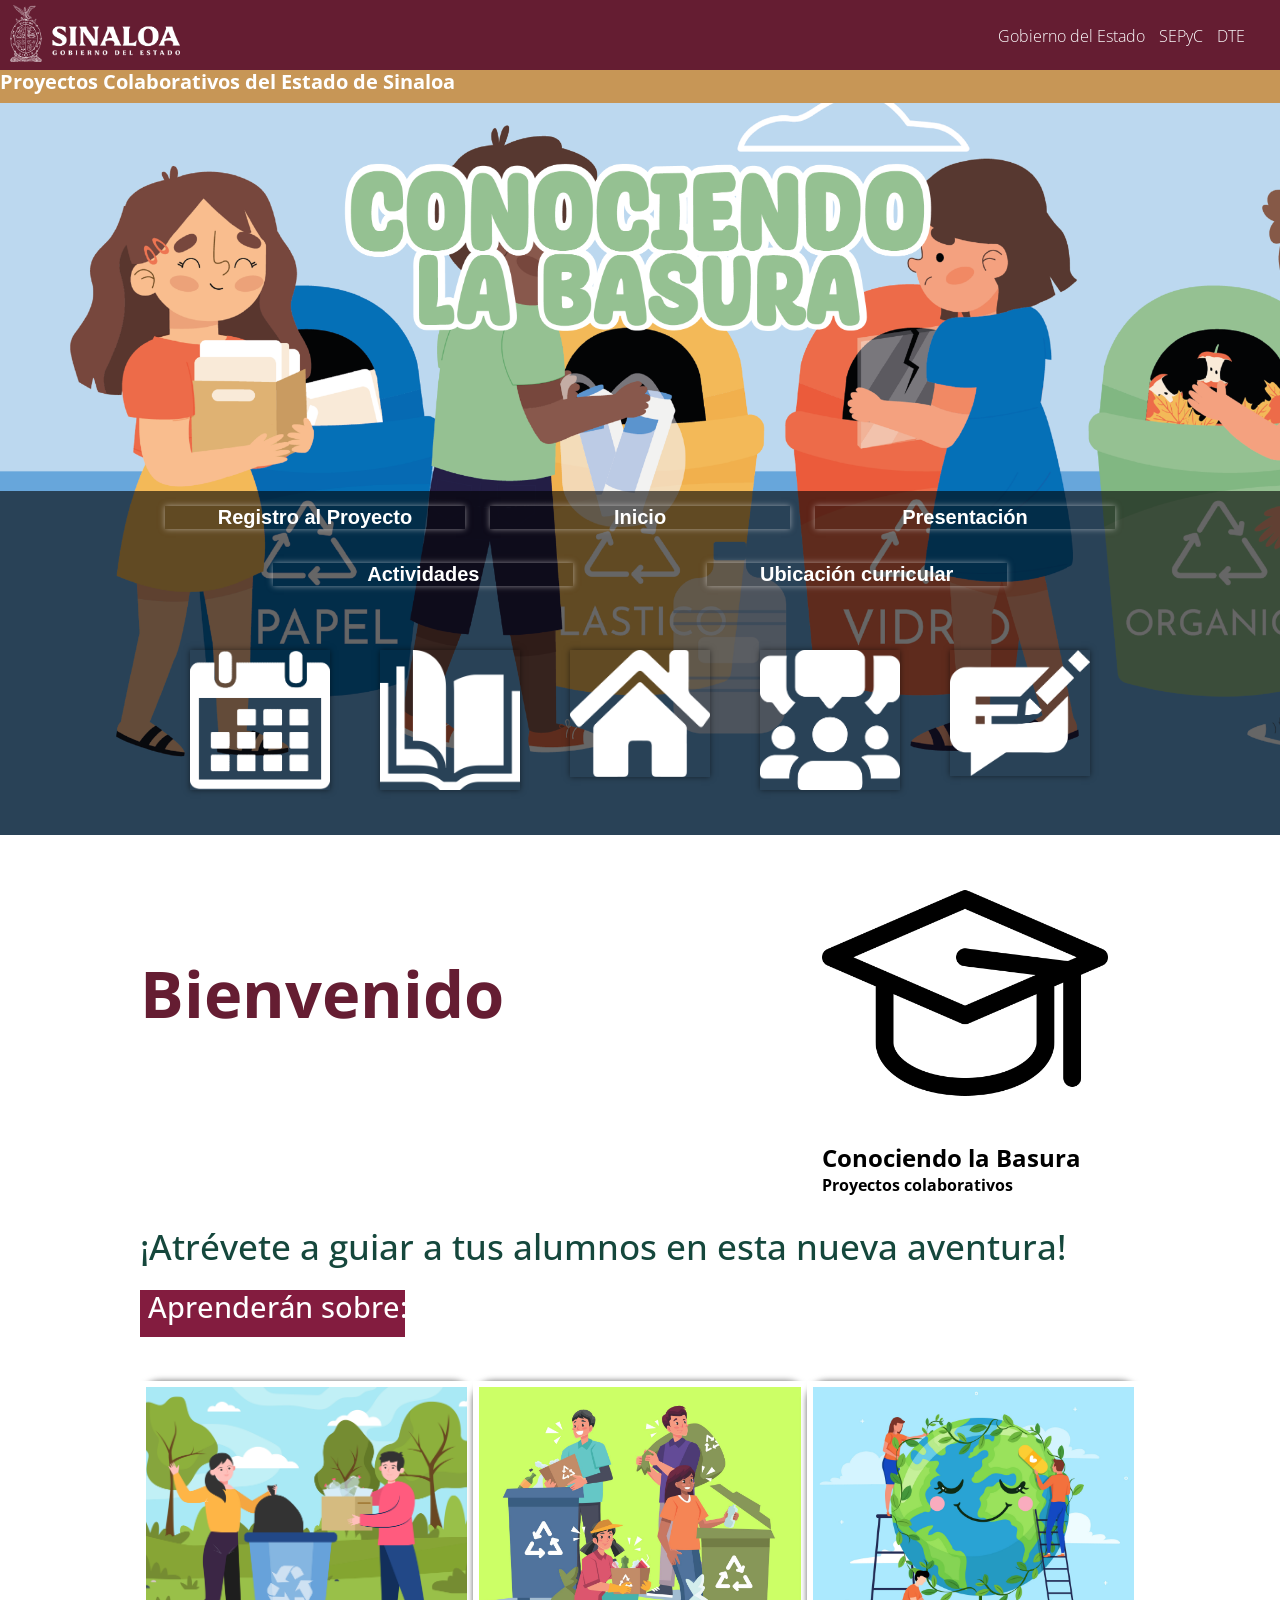
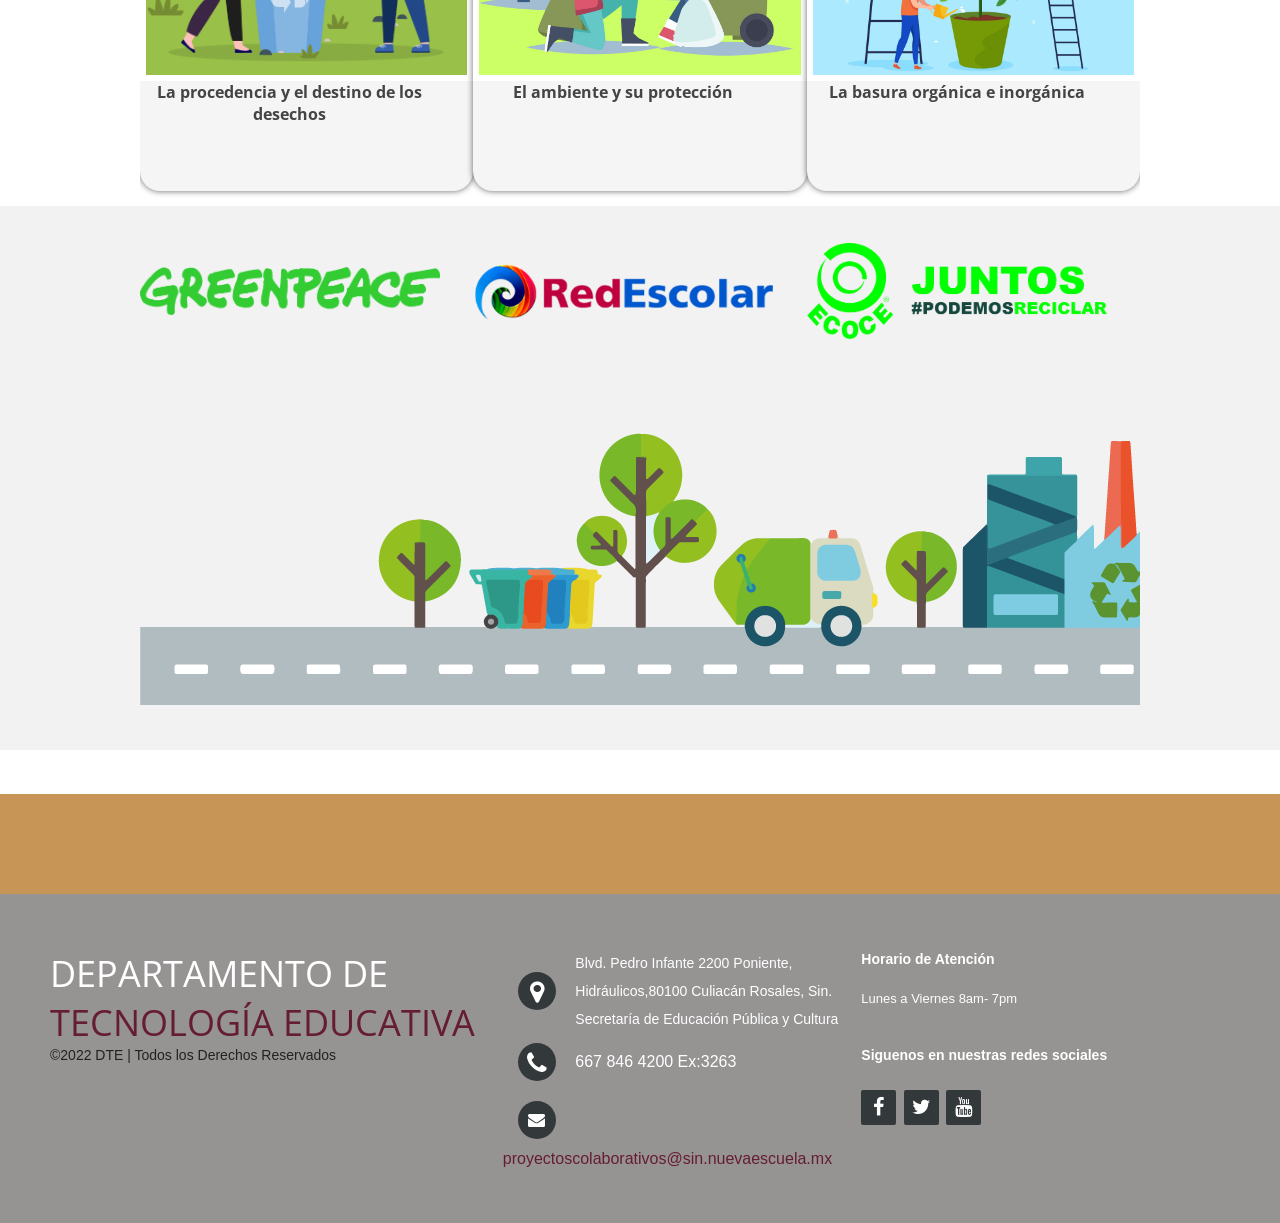
==== index.html @ 041a5068 "hahaha" ====
<!DOCTYPE html>
<html lang="es"

<head>
    <meta charset="UTF-8">
    <meta name="viewport" content="width=device-width, initial-scale=1.0">
    <meta http-equiv="X-UA-Compatible" content="ie=edge">
    <title>Proyectos Colaborativos</title>
    <link rel="shortcut icon" href="img/favicon.png" type="image/x-icon">
    <link rel="stylesheet" href="css/estilos.css">
    <link href="https://fonts.googleapis.com/css?family=Open+Sans:300,400,700,800&display=swap" rel="stylesheet"> 
    <link rel='stylesheet' href='//maxcdn.bootstrapcdn.com/font-awesome/4.2.0/css/font-awesome.min.css'><link rel="stylesheet" href="./style.css">
</head>

<body>
    <header>
        <img class="logonav" align="left" src="img/SINALOALOGO.png" width="200px" >
        <nav>
		   
            <a href="https://sinaloa.gob.mx/">Gobierno del Estado</a>
            <a href="https://mieducacion.sepyc.gob.mx/">SEPyC</a>
            <a href="http://cursos.dtesepyc.gob.mx/">DTE</a>
        </nav>
       
            <section class="amarillo">
         
                <div class="amarillotext"><h4>Proyectos Colaborativos del Estado de Sinaloa</h4></div>
             </section>
        <br>

        <div class="amarillo2">

            <img class="imagen5" src="img/basura.png" alt="">
            </div>
            </section>
         
            <br>
            <br>
            <br>
            <br>
            <br>
            <br>
            <div class="portafolio">
                <div class="contenedor">
                    
                    <div class="galeria-port">
                        <div class="imagen-port1" >
                            

                            <!-- Trigger/Open The Modal -->
                            <button class="button-modal" id="myBtn"><h2>Registro al Proyecto</h2></button>
                            
                            <!-- The Modal -->
                            <div id="myModal" class="modal">
                            
                              <!-- Modal content -->
                              <div class="modal-content">
                                <div class="modal-header">
                                  <span class="close">&times;</span>
                                  <h2>Registro al Proyecto Colaborativo</h2>
                                </div>
                                <div class="modal-body">
                                    <iframe src="https://docs.google.com/forms/d/e/1FAIpQLSc9OlBTusfQc3iKEwKCanKYOCoL-3TqNWHQk9epVlxdcNd9sg/viewform?embedded=true" width="640" height="257" frameborder="0" marginheight="0" marginwidth="0">Cargando…</iframe>
                                  
                                </div>
                                <div class="modal-footer">
                                  <h3>Gracias por su participación</h3>
                                </div>
                              </div>
                            
                            </div>



                        </div>
                        <div class="imagen-port1" onclick="mostrar(2)">
                            
                          <button class="button-modal"resentación><h2>Inicio</h2></button>
                          
                        </div>
                        <div class="imagen-port1" onclick="mostrar(3)">
                            <button class="button-modal"resentación> <h2>Presentación</h2></button>
                         
                        </div>
                        <div class="imagen-port1" onclick="mostrar(4)">
                            <button class="button-modal"resentación> <h2>Actividades</h2></button>
                            
                           
                        </div>
                        <div class="imagen-port1" onclick="mostrar(5)"   >
                            <button class="button-modal"resentación> <h2>Ubicación curricular</h2></button>
                           
                        </div>
                     
                    </div>
                </div>
            </div> 

        </section>




            <div class="portafolio1">
                <div class="contenedor">
                    
                    <div class="galeria-port">
                        <div class="imagen-port" onclick="mostrar(6)">
                            <img src="img/calendar.png" alt="">
                            <div class="hover-galeria">
                                <img src="img/icono1.png" alt="">
                                <p>Calendario de las actividades</p>
                            </div>
                        </div>
                        <div class="imagen-port" onclick="mostrar(8)">
                            <img src="img/open-book.png" alt="">
                            <div class="hover-galeria">
                                <img src="img/icono1.png" alt="">
                                <p>Descargar Actividades</p>
                            </div>
                        </div>
                        <div class="imagen-port" onclick="mostrar(7)">
                            <img src="img/casa.png" alt="">
                            <div class="hover-galeria">
                                <img src="img/icono1.png" alt="">
                                <p>Bienvenido</p>
                            </div>
                        </div>
                        <div class="imagen-port" onclick="mostrar(9)">
                            <img src="img/discusion.png" alt="">
                            <div class="hover-galeria">
                                <img src="img/icono1.png" alt="">
                                <p>Foros</p>
                            </div>
                        </div>
                        <div class="imagen-port" onclick="mostrar(10)"   >
                            <img src="img/blog.png" alt="">
                            <div class="hover-galeria">
                                <img src="img/icono1.png" alt="">
                                <p>Blogs</p>
                            </div>
                        </div>
                     
                    </div>
                </div>
            </div> 

        </section>
      
       
       <!-- </section></nav> -->
    </header>
   
    
    <main>
            <div class="contenedor">
                <div id="datosBtn">
                    <div class="servicio-cont bienvenido mostrar1 oculto">
                        <div class="servicio-ind">
                            <h2 class="titulo">Inicio</h2> 
                            <div class="">
                                <p>En esta experiencia que apenas inicia se puede decir que la educación actual contempla una nueva forma de llegar al aprendizaje, desde la propia perspectiva que estamos viviendo haciendo uso de los medios electrónicos que permiten la comunicación de los alumnos y profesores a grandes distancias y que fortalece los esfuerzos educativos, para que los maestros conduzcan a los alumnos hacia el aprendizaje en el que ellos participen a través del trabajo en equipo, la investigación, el intercambio de experiencias y opiniones que forman el marco contextual en el que los alumnos llegarán a construir conocimientos de calidad.</p>
                                <br>
                                <p>El desarrollo del proyecto deberá enmarcarse en la utilización de diferentes tecnologías que proporcionan información diversa: documentos, consulta con expertos, proyección de videos, búsquedas en internet,  experiencias a través del correo electrónico y foros de discusión.</p>
                                <br>
                                <p> De los trabajos elaborados por los participantes.</p>
                                <br>
                                <ul>
                                    <li>Deberán desarrollar cada una de las actividades de cada etapa fundamentando sus mensajes de acuerdo a fuentes consultadas.</li>
                                    <br>
                                    <li>Sus aportaciones finales deberán ser creaciones de los alumnos y enviarse dentro del tiempo programado para esa etapa.</li>
                                </ul>
                            </div>
                        </div>
                    </div>
                    <div class="servicio-cont bienvenido mostrar2 oculto">
                        <div class="servicio-ind">
                            <h2 class="titulo">Inicio</h2> 
                            <div class="">
                                <p>En esta experiencia que apenas inicia se puede decir que la educación actual contempla una nueva forma de llegar al aprendizaje, desde la propia perspectiva que estamos viviendo haciendo uso de los medios electrónicos que permiten la comunicación de los alumnos y profesores a grandes distancias y que fortalece los esfuerzos educativos, para que los maestros conduzcan a los alumnos hacia el aprendizaje en el que ellos participen a través del trabajo en equipo, la investigación, el intercambio de experiencias y opiniones que forman el marco contextual en el que los alumnos llegarán a construir conocimientos de calidad.</p>
                                <br>
                                <p>El desarrollo del proyecto deberá enmarcarse en la utilización de diferentes tecnologías que proporcionan información diversa: documentos, consulta con expertos, proyecciones de videos, búsqueda en internet, experiencias a través del correo electrónico y foros de discusión. </p>
                                <br>
                                <p> De los trabajos elaborados por los participantes.</p>
                                <br>
                                <ul>
                                    <li>Deberán desarrollar cada una de las actividades de cada etapa fundamentando sus mensajes de acuerdo a fuentes consultadas.</li>
                                    <br>
                                    <li>Sus aportaciones finales deberán ser creaciones de los alumnos y enviarse dentro del tiempo programado para esa etapa.</li>
                                </ul>
                            </div>
                        </div>
                    </div>

                    <div class="servicio-cont bienvenido mostrar3 oculto">
                        <div class="servicio-ind">
                            <h2 class="titulo">Presentación</h2> 
                            <div class="">
                                <p>El proyecto <b>“Conociendo la basura”</b> invita a todos los maestros con sus alumnos, de tercero a sexto  grado de educación primaria, a participar en la realización de  actividades muy interesantes que les permitirán conocer diversos aspectos de este tema.</p>
                                <br>
                                <p>El alumno, guiado por su maestro, podrá aportar sus opiniones, las cuales serán conocidas por todos los participantes a través de foros de discusión y la elaboración de un blog del proyecto.</p>  
                                <br>   
                                <p>Para el desarrollo de este proyecto, se requiere en forma imprescindible de la valiosa cooperación de los profesores de grupo, del responsable tecnológico escolar (RTE)  así como de la participación de quienes realizarán las actividades directamente: los alumnos.</p>
                                <br>    
                                <p>Durante el desarrollo del proyecto podrán establecer comunicación con el departamento de tecnología educativa para resolver dudas e inquietudes, por medio del correo electrónico: basura@sin.nuevaescuela.mx.</p>
                            </div>
                        </div>
                    </div>
                    <div class="servicio-cont bienvenido mostrar4 oculto">
                        <div class="servicio-ind">
                            <h2 class="titulo">Actividades</h2> 
                            <div class="">
                                <p>Durante el desarrollo del proyecto el alumno realizará una gama de actividades que lo llevarán a lograr los propósitos antes mencionados.</p>
                                <br> 
                                <p>A continuación algunas actividades a realizar durante el proyecto:</p>
                                <br>
                                <ul>
                                    <li>La transmisión de los videos “El monstruo de la basura”,  "Una aventura para salvar el planeta" y “ ¿Por qué el reciclaje es tan importante?”.</li>
                                    <li>Separar basura en el centro educativo. </li>
                                    <li>Visitar un centro de acopio de materiales para reciclar. </li>
                                    <li>Elaborar un papel reciclado. </li>
                                    <li>Realizar búsquedas en Internet que le servirán para formarse una idea general acerca de la basura.</li>
                                    <li>Elaborar un cuento relacionado con el tema del proyecto.</li>
                                    <li>Publicar evidencias de las actividades en un blog...</li>
                                </ul>
                                <br>
                            </div>
                        </div>
                    </div>
                    <div class="servicio-cont bienvenido mostrar5 oculto">
                        <div class="servicio-ind">
                            <h2 class="titulo">Ubicación curricular</h2> 
                            <div class="">
                                <h1 align="center" >Campo formativo Lenguajes. </h1>
                                <br>
                                <h3>3er grado</h3>
                                <br>
                                <p>Desarrolla una historia con una secuencia causal de hechos derivados de un conflicto inicial que se soluciona al final.</p>
                                <br>
                                <h3>4to grado.</h3>
                                <br>
                                <p>Escribe un cuento de manera colectiva y elabora los personajes con objetos cotidianos y realiza una presentación frente a un público.</p>
                                <br> 
                                <h3>5º grado</h3>
                                <br>
                                <p>Realiza lecturas en voz alta de guiones teatrales y los representa en colectivo, mediante el empleo del cuerpo, procurando respetar los elementos que le permiten ser escenificados, tales como la presencia de acción, el conflicto, los diálogos, los personajes, las acotaciones y la tipografía empleada para distinguirlos.</p>
                                <br> 
                                <h3>6º grado.</h3>
                                <br>
                                <p>Combina formas, colores, texturas, sonidos, movimientos y gestos para representar personajes, lugares y situaciones y los guarda en video o los presenta en vivo al montar una exposición en la que se invite a familiares y el resto de la comunidad escolar, para su apreciación y disfrute.</p>
                                <br> 
                                <h1 align="center" >Campo formativo Ética, Naturaleza y Sociedades</h1>
                                <br>
                                <h3>3er y 4to grado</h3>
                                <br>
                                <p>Valoración de los ecosistemas: Características del territorio como espacio de vida y las interacciones de la comunidad con los ecosistemas, para su preservación responsable y sustentable.</p>
                                <br>
                                <h3>5º grado.</h3>
                                <br>
                                <p>Elige y pone en práctica, de manera crítica, acciones de bienestar común para la regeneración y preservación de su biodiversidad en la vida cotidiana, promoviendo que autoridades, personas y familias de su comunidad, colaboren responsablemente para el logro de tal fin.</p>
                                <br> 
                                <h3>6º grado</h3>
                                <br>
                                <p>Propone y pone en práctica, de manera crítica, con juicio ético y de acuerdo con sus posibilidades, acciones de bienestar común para la regeneración reservación de la biodiversidad en la vida cotidiana; reflexionando acerca de los derechos de la naturaleza. </p>
                                <br> 
                      
                            </div>
                        </div>
                    </div>
                </div>
                <!-- fin de una seccion -->
                <!-- Calendario -->
                <div class="servicio-cont  bienvenido mostrar6 oculto">
                    <div class="servicio-ind">
                        <h2 class="titulo">Calendario</h2> 
                        <img class="btn-img" src="img/0.5.png" >
                        <img class="btn-img" src="img/0.png" alt=""onclick="mostrarFases(0)">
                        <img class="btn-img" src="img/1.png" alt=""onclick="mostrarFases(1)" >
                        <img class="btn-img" src="img/2.png" alt=""onclick="mostrarFases(2)" >
                        <img class="btn-img" src="img/3.png" alt=""onclick="mostrarFases(3)" >
                        <img class="btn-img" src="img/4.png" alt=""onclick="mostrarFases(4)" >
                        <img class="btn-img" src="img/5.png" alt=""onclick="mostrarFases(5)" >
                        
                        
                    </div>
                </div>
                <!-- datos Actividades -->
                <div id="datosCalendario">
                    <div class=" calendario fase0 oculto">
                        <br>
                        <br>
                        <h1>"Etapa 0"</h1>
                        <br>
                        <h4>Actividad 1</h4>
                        <br>
                        <p>En esta etapa el profesor conoce el proyecto, platica con sus alumnos  y juntos deciden su participación y llenado del formato de inscripción.</p>
                        <br>
                        <p>Revisa y prueba  el buen funcionamiento de las tecnologías, se familiariza con el manejo del equipo computacional en cuanto a uso de procesador de textos, correo electrónico, blog, foros.</p>
                        <br>
                        <P>Él y sus alumnos se responsabilizan asumiendo el compromiso de participar en el proyecto. </P>
                        <br>
                        <p>Se sugiere que la inscripción sea grupal y posteriormente se organice en equipos.</p>
                        <br>
                        <p>Se sugiere que el profesor responsable del aula de medios cree un blog para ir subiendo los productos/evidencias de las actividades realizadas por el grupo.</p>
                    </div>
                    <div class=" calendario fase1 oculto">
                        <h1>"Etapa 1"</h1>
                        <br>
                        <h4>Actividad 1</h4>
                        <br>
                        <p>
                            En este momento corresponde al profesor organizar a los alumnos. El docente tiene la libertad para decidir qué dinámica seguirán para que participe todo el grupo.</p>
                            <br>
                            <p>De igual manera será la forma de distribución de los alumnos para el desarrollo de las actividades. Se aconseja la organización por equipos.</p>
                            <br>
                            <p>Elaborar un blog para publicar las evidencias generadas en cada etapa del proyecto. </p>
                            <br>
                            <iframe width="560" height="315" src="https://www.youtube.com/embed/QX0WCGHuu_U" title="YouTube video player" frameborder="0" allow="accelerometer; autoplay; clipboard-write; encrypted-media; gyroscope; picture-in-picture" allowfullscreen></iframe>
                            <br>
                            <h4>Recomendaciones:</h4>
                            <br>
                            <ul>
                        <li>Tomar en cuenta los tiempos que se requieren para desarrollar las actividades propias de cada etapa del proyecto, vinculadas con las actividades de los planes y programas de estudio.</li>
                        <li>Destinar horarios para asistir al aula de medios a revisar el correo electrónico, recibir y enviar mensajes, ver y analizar los videos.</li>
                        <li>Que los alumnos elaboren y envÍen al foro un mensaje de presentación hacia los demás integrantes del grupo en el que se incluyen comentarios del grupo sobre:</li>
                    </ul>
                    <br>
                    <h4>Foro:</h4>
                    <br>
                    <a href="http://tecnologiaeducativa.sepyc.gob.mx/forum/topic/que-significado-tiene-para-ustedes-la-palabra-basura/?part=5#postid-2264">¿Qué significado tiene para ustedes la palabra basura?</a>
                    </div>
                    <div class=" calendario fase2 oculto">
                        <h1>"Etapa 2"</h1>
                        <br>
                        <h4>Actividad 1</h4>
                        <br>
                        <p>El profesor orientará a los alumnos para que conozcan los videos</p>  <h4> ”El monstruo de la basura”,  y "Una aventura para salvar el planeta".</h4> 
                        <br>
                        <br>
                        <iframe width="560" height="315" src="https://www.youtube.com/embed/kj6B1tFZtQM" title="YouTube video player" frameborder="0" allow="accelerometer; autoplay; clipboard-write; encrypted-media; gyroscope; picture-in-picture" allowfullscreen></iframe>
                        <br>
                        <br>
                        <iframe width="560" height="315" src="https://www.youtube.com/embed/wqQ7E4FFC1E" title="YouTube video player" frameborder="0" allow="accelerometer; autoplay; clipboard-write; encrypted-media; gyroscope; picture-in-picture" allowfullscreen></iframe>
                        <br>
                        <br>
                        <p>Los alumnos conocerán los videos y los analizarán en equipos tomando en cuenta los siguientes cuestionamientos: </p>
                        <br>
                        <ul>
                        <li>¿Cuáles son los personajes principales de la historia?</li>
                        <li>¿Cuál es el problema que se refleja en cada video?</li>
                        <li>¿Cuáles fueron las causas que ocasionaron este problema?</li>
                        <li>¿Qué se puede hacer para solucionarlo?</li>
                        <li>¿Qué mensaje nos dejó cada video?</li>
                        <li>¿En  que son semejantes los videos?</li> </ul>
                        <br>
                        <h4>Actividad 2</h4>
                        <br>
                        <p>Cada equipo comentará la información rescatada y elaborarán grupalmente un texto que involucre los puntos tratados en las interrogantes pero sin contestar cada pregunta, enviando su mensaje al Foro de </p> <a href="http://tecnologiaeducativa.sepyc.gob.mx/forum/topic/comentarios-de-videos-sobre-la-basura/#postid-2278">comentarios de videos sobre la basura.</a>
                    </div>
                    <div class=" calendario fase3 oculto">
                        <h1>"Etapa 3"</h1>
                        <br>
                        <h4>Actividad 1</h4>
                        <br>         
                        <p>En esta etapa el grupo organizado en equipos obtendrá información sobre algunas cuestiones como:</p> 
                        <ul>
                        <li>¿Qué es la basura?</li>
                        <li>¿Cuál es el origen de la basura?</li>
                        <li>¿Qué ocasiona la basura?</li>
                        <li>¿Qué es basura orgánica e inorgánica?</li>
                        <li>¿Qué encontramos en la bolsa de basura?</li>
                        <li>¿Qué es el reciclaje?</li> 
                        <li>¿Qué es el reciclaje?</li> 
                        <li>¿Tu localidad tiene lugares en que se reciclen materiales?</li>
                        <li>¿Conoces algún lugar de tu localidad en que se compre algún material para posteriormente reciclarlo?</li>
                        </ul>
                        <br>
                        <br>
                        <p>En Internet se sugiere consultar las siguientes direcciónes, en donde dicha información puede ser investigada por equipos:</p>
                        <ul>
                        <li><a href="https://www.ecologiaverde.com/basura-organica-e-inorganica-que-es-y-ejemplos-1243.html">Basura orgánica e inorgánica: qué es y ejemplos - Resumen</a></li>
                        <li><a href="http://www.manueljodar.com/pua/pua2.htm">LA BASURA</a></li>
                        <li><a href="https://www.responsabilidadsocial.net/basura-que-es-definicion-clasificacion-manejo-y-ejemplos/">Basura: qué es, definición, clasificación, manejo y ejemplos</a></li>
                        <li><a href="https://www.inet.edu.ar/index.php/educacion-y-sustentabilidad-proponen-usar-cascaras-de-citricos-para-reducir-basura/5-45/">Educación y sustentabilidad: proponen usar cáscaras de cítricos para reducir basura | Argentina.gob.ar</a></li>
                        <li><a href="https://www.ecoportal.net/temas-especiales/basura-residuos/recoger-basura-puede-provocar-una-accion-global/">Cómo recoger basura puede provocar una acción global - EcoPortal.net</a></li>
                        <li><a href="https://www.youtube.com/watch?v=WTLwRfK4Nf4">Clasificar basura: organiza los desechos y cuida el medio ambiente | Yo lo puedo hacer</a></li>
                        </ul>
                        <br>
                        <p>Se recomienda observar el video <h4>“¿Por qué el reciclaje es tan importante?”</h4></p>
                        <br>
                        <p>El profesor organizará un debate entre los equipos con el tema Importancia de la separación de la basura.Cada equipo elaborará un resumen del resultado del debate.</p>
                        <br>
                        <h4>Actividad 2</h4>
                        <br>
                        <p>Los alumnos compartirán con sus compañeros del proyecto sus investigaciones utilizando un  Foro de Discusión.</p>
                        <br>
                        <a href="http://tecnologiaeducativa.sepyc.gob.mx/forum/topic/que-importancia-tiene-la-separacion-de-basura/"> ¿Qué importancia tiene la separación de la basura?</a>

                    </div>
                    <div class=" calendario fase4 oculto">
                        <h1>"Etapa 4"</h1>
                        <br>
                        <h4>Actividad 1</h4>
                        <br>
                        <p>Los alumnos constituidos en guardianes de la limpieza, realizan la campaña "Separemos la basura", en esta campaña gestionan, con la ayuda de toda la comunidad escolar, el colocar en la escuela botes para depositar en forma separada la basura orgánica e inorgánica.</p>
                        <br> 
                        <p>El profesor, directivos y padres de familia coordinarán a los alumnos para que realicen la actividad de separar la basura en orgánica e inorgánica y visitar algunos lugares donde reciben estos materiales para reciclarlos.</p>           
                        <br>
                        <p>Las evidencias de esta actividad deberán subirlas al blog del proyecto.</p>
                        <br>
                        <h4>Actividad 2</h4>
                        <br>
                        <p>Los alumnos participarán en el foro</p>
                        <br>
                        <a href="http://tecnologiaeducativa.sepyc.gob.mx/forum/topic/problemas-localizados-en-la-comunidad-y-soluciones-que-pueden-aplicarse/">"Problemas localizados en la comunidad y soluciones que pueden aplicarse"</a>
                        <br>
                    </div>
                    <div class=" calendario fase5 oculto">
                        <h1>"Etapa 5"</h1>
                        <br>
                        <h4>Actividad 1</h4>
                        <br>
                        <p>El profesor guiará a sus alumnos para elaborar un reciclado de papel.</p>
                        <br>
                      
                        <br> 
                       
                           <br>
                           <p>Se sugiere el video: </p>
                           <br>
                        <iframe src="https://www.youtube.com/embed/sU6xJj5u0ks" title="YouTube video player" frameborder="0" allow="accelerometer; autoplay; clipboard-write; encrypted-media; gyroscope; picture-in-picture" allowfullscreen></iframe>
                        <br>
                  
                        <br>
                        <br>
                        <p>Otros videos sobre reciclado de papel:</p>
                        <br>
                        <iframe src="https://www.youtube.com/embed/p2cFNL2p8hY" title="YouTube video player" frameborder="0" allow="accelerometer; autoplay; clipboard-write; encrypted-media; gyroscope; picture-in-picture" allowfullscreen></iframe>
                        <br>
                        <br>
                        <p>También se puede pedir a los alumnos que en equipos utilicen materiales de deshecho y con ellos elaborar una diversidad de objetos entre los que puede encontrarse lapiceros, portarretratos, diversidad de juguetes.</p>
                        <br>
                        <h4>Actividad 2</h4>
                        <br>
                        <p>Como una aportación final cada grupo participante elaborará un cuento donde el tema central sea la basura y dentro de este cuento se dé solución a la problemática planteada. La extensión será libre.</p>
                        <br>
                        <p>Los alumnos que así lo deseen podrán enviar otro tipo de aportaciones (rimas, adivinanzas, canciones) relacionadas con el tema de la basura.</p>
                        <br>

                        
                        <li><a href="https://www.vix.com/es/imj/familia/5336/rimas-infantiles-sobre-el-medio-ambiente"target="_blank">Rimas infantiles sobre el medio ambiente - VIX</a></li>
                        <br>
                        <div class="pdf ">    
                            <a href= "./pdfs/PoemasEtapa5_LaBasura.pdf" download="PoemasEtapa5_LaBasura.pdf">
                               <img src="img/pdf.png" alt="">
                               </a>     
                               <br>
                           </div>
                        <br>
                        <h4>Actividad 3</h4>
                        <br>
                        <p>Los alumnos podrán compartir sus conclusiones en el foro.</p>
                        <br>
                        <a href="http://tecnologiaeducativa.sepyc.gob.mx/forum/topic/cuentos-rimas-y-canciones/">Cuentos, Rimas y Canciones.</a>
                        <br>
                        <p>Cada grupo participante hará una exposición de los trabajos realizados durante el proyecto dirigido a la comunidad escolar. </p>
                        <br>
                        Se sugiere que los alumnos representen teatralmente los cuentos elaborados, esta presentación se haga ante la comunidad escolar y ante autoridades del H. Ayuntamiento, contando con responsables de áreas como lo son del área de sanidad.
                    </div>
                </div>


                <div class="servicio-cont bienvenido mostrar8 oculto">
                <div class="servicio-ind">
                <h2 class="titulo">Actividades</h2> 
                <h3>Dar clic en la imagen para descargar el archivo</h3>
                <br>
                <br>
                <div class="pdf ">    
                 <a href= "./pdfs/proyectoconociendolabasurasinaloa.pdf" download="Proyectoconociendolabasurasinaloa.pdf">
                    <img src="img/pdf.png" alt="">
                    </a>     
                    <br>
                </div>
                </div>
                </div>
           <div class="servicio-cont bienvenido mostrar9 oculto">
               <div class="servicio-ind">
               <h2 class="titulo">Foros</h2> 
               <div class="">
                
                <h2>Foro I </h2>
               <h3>Favor de ingresar al sigueinte enlace: <a href="http://tecnologiaeducativa.sepyc.gob.mx/forum/topic/que-significado-tiene-para-ustedes-la-palabra-basura/">¿Qué significado tiene para ustedes la palabra basura?</a></h3>
               <br> 
               <h2>Foro II </h2>
              <h3>Favor de ingresar al sigueinte enlace:<a href="http://tecnologiaeducativa.sepyc.gob.mx/forum/topic/comentarios-de-videos-sobre-la-basura/">Comentarios de videos sobre la basura</a></h3>
              <br> 
              <h2>Foro III </h2>
             <h3>Favor de ingresar al sigueinte enlace:<a href="http://tecnologiaeducativa.sepyc.gob.mx/forum/topic/que-importancia-tiene-la-separacion-de-basura/">¿Que importancia tiene la separación de basura?</a></h3>
             <br> 
             <h2>Foro IV </h2>
            <h3>Favor de ingresar al sigueinte enlace:<a href="http://tecnologiaeducativa.sepyc.gob.mx/forum/topic/problemas-localizados-en-la-comunidad-y-soluciones-que-pueden-aplicarse/">Problemas localizados en la comunidad y soluciones que pueden aplicarse</a></h3>
            <br> 
            <h2>Foro V </h2>
           <h3>Favor de ingresar al sigueinte enlace:<a href="http://tecnologiaeducativa.sepyc.gob.mx/forum/topic/cuentos-rimas-y-canciones/">Cuentos, Rimas y Canciones</a></h3>
           <br> 
</div>
</div>
</div>
<div class="servicio-cont bienvenido mostrar10 oculto">
    <div class="servicio-ind">
        <h2 class="titulo">Blogs</h2> 
        <div class="">
            <img src="img/calendario.png" alt="">
            <p>El profesor de grupo o el responsable tecnológico escolar construye un blog para llevar el seguimiento del proyecto.</p> 
            <br>
               <P> El siguiente video presenta un tutorial para quienes no están familiarizados con el desarrollo de un blog:</p>
                <br>
                <br>
                <iframe width="560" height="315" src="https://www.youtube.com/embed/QX0WCGHuu_U" title="YouTube video player" frameborder="0" allow="accelerometer; autoplay; clipboard-write; encrypted-media; gyroscope; picture-in-picture" allowfullscreen></iframe>
                <br>
                <br>
                <p>Una vez creado el blog deberá compartir el enlace en el foro.</p>
                <br>
                <h4>Ejemplo: "Somos los recicladores...nuestro blog es: http://recicladores.blogger.com"</h4>
                <br>
                <p>El blog deberá contener imágenes y evidencias que den cuenta del trabajo que los integrantes están realizando.</p>
                <p>Para el período de la etapa final del proyecto y en este mismo espacio podremos conocer los blogs que desarrollaron todos los participantes.
                </p>
               <br> 
               </div>
               </div>
               </div>   
                <div class="servicio-cont">
                    <div class="servicio-ind">
                        <h2 class="titulo">Bienvenido</h2> 
                    </div>
                    <div class="servicio-ind">
                    </div>
                    <div class="servicio-ind">
                        <img src="img/grad.png" alt="">
                        <h2>Conociendo la Basura</h2><h4>Proyectos colaborativos</h4>
                    
                    </div>
                </div>
            </div>
        
        <section class="clientes contenedor">
           
                <h3 class="h3">¡Atrévete a guiar a tus alumnos en esta nueva aventura!</h3>
                <br>
                
                <div class="aprenderan">
                <p class="aprenderantext" > Aprenderán sobre:</p>
                </div>
                <br>
                <br>
                
             
            <div class="cards">
                <div class="card">
                    <img src="img/7781.jpg" alt="">
                    <div class="contenido-texto-card">
                        <h4>La procedencia y el destino de los <strong>desechos</strong></h4>
                        
                    </div>
                </div>
                <div class="card">
                    <img src="img/34.jpg" alt="">
                    <div class="contenido-texto-card">
                        <h4>El ambiente y su <strong>protección</strong></h4>
                        
                    </div>
                </div>
                <div class="card">
                    <img src="img/37.jpg" alt="">
                    <div class="contenido-texto-card">
                        <h4>La <strong>basura</strong> orgánica e inorgánica</h4>
                        
                    </div>
                </div>
            </div>
        </section>

        <section class="about-services">
            <div class="contenedor">
                <br>
                <div class="servicio-cont">
                    <div class="servicio-ind">
                        <img src="img/green.png" alt="">
                        
                        
                    </div>
                    <div class="servicio-ind">
                        <img src="img/red.png" alt="">
                        
                      
                    </div>
                    <div class="servicio-ind">
                        <img src="img/eco.png" alt="">

                    
                    </div>
                </div>
            </div>
        </section>
        
        <section class="about-services">
            <div class="contenedor">
                <br>
                <div class="servicio-cont">
                
                 <img src="img/parte2.png" alt="">
                        
                      
                    

                    
                    </div>
                </div>
            </div>
        </section>
 
    </main>
    <br>
    <br>




    <footer class="footer">
        <ul class="social-icon">
          <li class="social-icon__item"><a class="social-icon__link" href="#">
              <ion-icon name="logo-facebook"></ion-icon>
            </a></li>
          <li class="social-icon__item"><a class="social-icon__link" href="#">
              <ion-icon name="logo-twitter"></ion-icon>
            </a></li>
          <li class="social-icon__item"><a class="social-icon__link" href="#">
              <ion-icon name="logo-youtube"></ion-icon>
            </a></li>
          <li class="social-icon__item"><a class="social-icon__link" href="#">
              <ion-icon name="logo-instagram"></ion-icon>
            </a></li>
        </ul>
        <ul class="menu">
          <li class="menu__item"><a class="menu__link" ></a></li>
        </ul>

      </footer>

      <footer class="footer-distributed">

        <div class="footer-left">

            <h3 href="http://tecnologiaeducativa.sepyc.gob.mx/" >DEPARTAMENTO DE <span>TECNOLOGÍA EDUCATIVA</span></h3>

        
            <p class="footer-company-name">&copy;2022 DTE | Todos los Derechos Reservados</p>
        </div>

        <div class="footer-center">

            <div>
                <i class="fa fa-map-marker"></i>
                <p><span>Blvd. Pedro Infante 2200 Poniente, </span> <span>Hidráulicos,80100 Culiacán Rosales, Sin.</span><span>Secretaría de Educación Pública y Cultura</span></p>
             
            </div>

            <div>
                <i class="fa fa-phone"></i>
                <p> 667 846 4200 Ex:3263</p>
            </div>

            <div>
                <i class="fa fa-envelope"></i>
                <p><a href="mailto:support@company.com">proyectoscolaborativos@sin.nuevaescuela.mx</a></p>
            </div>

        </div>

        <div class="footer-right">

            <p class="footer-company-about">
                <span>Horario de Atención</span>
                Lunes a Viernes 8am- 7pm
            </p>
            <br>
            <br>
            <p class="footer-company-about"><span>Siguenos en nuestras redes sociales</span> </p>
            <div class="footer-icons">
                <a href="https://www.facebook.com/profile.php?id=100076313978063"><i class="fa fa-facebook"></i></a>
                <a href="#"><i class="fa fa-twitter"></i></a>
                <a href="https://www.youtube.com/channel/UCU6uwejGORI69ChUHjSACPg"><i class="fa fa-youtube"></i></a>
             

            </div>

        </div>

    </footer>
       

    <script
			  src="https://code.jquery.com/jquery-3.6.0.min.js"
			  integrity="sha256-/xUj+3OJU5yExlq6GSYGSHk7tPXikynS7ogEvDej/m4="
			  crossorigin="anonymous"></script>
    <script>
        function mostrar(val){
            var codigo = "#datosBtn"
            if(val == 7){
                $('.bienvenido, .calendario').removeClass('mostrar');
                $('.bienvenido, .calendario').addClass('oculto');
                return;
            }
            $('.bienvenido, .calendario').removeClass('mostrar');
            $('.bienvenido, .calendario').addClass('oculto');
            if($('.mostrar'+val).hasClass('oculto')){ 
                $('.mostrar'+val).removeClass('oculto');
                $('.mostrar'+val).addClass('mostrar');
                $("html,body").animate({scrollTop: $(codigo).offset().top}, 2000);
            }else{
                $('.mostrar'+val).removeClass('mostrar');
                $('.mostrar'+val).addClass('oculto');
            }
            
            
        }
        function mostrarFases(val){
            var codigo = "#datosCalendario"
            $('.calendario').removeClass('mostrar');
            $('.calendario').addClass('oculto');
            if($('.fase'+val).hasClass('oculto')){ 
                $('.fase'+val).removeClass('oculto');
                $('.fase'+val).addClass('mostrar');
                $("html,body").animate({scrollTop: $(codigo).offset().top}, 2000);
            }else{
                $('.fase'+val).removeClass('mostrar');
                $('.fase'+val).addClass('oculto');
            }
        }
    </script>
    <script>
        // Get the modal
        var modal = document.getElementById("myModal");
        
        // Get the button that opens the modal
        var btn = document.getElementById("myBtn");
        
        // Get the <span> element that closes the modal
        var span = document.getElementsByClassName("close")[0];
        
        // When the user clicks the button, open the modal
      
        btn.onclick = function() {
          modal.style.display = "block";
        }
        
        // When the user clicks on <span> (x), close the modal
        span.onclick = function() {
          modal.style.display = "none";
        }
        
        // When the user clicks anywhere outside of the modal, close it
        window.onclick = function(event) {
          if (event.target == modal) {
            modal.style.display = "none";
          }
        }
        </script>
</body>

</html>
---- css/estilos.css ----
* {
    margin: 0;
    padding: 0;
    box-sizing: border-box;
}

ul { padding: revert;}

body {
    font-family: 'open sans';
}
.oculto { display: none !important; }
.mostrar { display: block;  
    animation: fadein 2s;
    -moz-animation: fadein 2s; /* Firefox */
    -webkit-animation: fadein 2s; /* Safari and Chrome */
    -o-animation: fadein 2s; /* Opera */ 
}
@keyframes fadein {
    from {
        opacity:0;
    }
    to {
        opacity:1;
    }
}
@-moz-keyframes fadein { /* Firefox */
    from {
        opacity:0;
    }
    to {
        opacity:1;
    }
}
@-webkit-keyframes fadein { /* Safari and Chrome */
    from {
        opacity:0;
    }
    to {
        opacity:1;
    }
}
@-o-keyframes fadein { /* Opera */
    from {
        opacity:0;
    }
    to {
        opacity: 1;
    }
}
.contenedor {
    padding: 15px 0;
    width: 90%;
    max-width: 1000px;
    margin: auto;
    overflow: hidden;
}

.wrapper {
    display: grid;
    grid-template-columns: repeat(3, 1fr);
  }
  

.titulo {
    
    font-size: 30px;
    text-align: left;
    margin-bottom: 60px;
    width: auto; /* 386px */
    height: auto; /* 78px */
    overflow: visible;
    white-space: pre;
    font-weight: 700;
    font-style: normal;
    color: var(--token-772d0cd9-b632-443a-8d96-c2312b86b16f, #651D32) /* {"name":"Colores gobierno 3"} */;
    font-size: 65px;
    letter-spacing: 0px;
    line-height: 1.2;
      

}
.calendario{
    width: auto;
    height: auto;
    
  
}
.pdf{
    width: 30%;
    height: 30%;
  
}

/* The Modal (background) */
.modal {
    display: none; /* Hidden by default */
    position: fixed; /* Stay in place */
    z-index: 1; /* Sit on top */
    padding-top: 100px; /* Location of the box */
    left: 0;
    top: 0;
    width: 100%; /* Full width */
    height: 100%; /* Full height */
    overflow: auto; /* Enable scroll if needed */
    background-color: rgb(0,0,0); /* Fallback color */
    background-color: rgba(0,0,0,0.4); /* Black w/ opacity */
  }
  
  /* Modal Content */
  .modal-content {
    position: relative;
    background-color: #fefefe;
    margin: auto;
    padding: 0;
    border: 1px solid #651D32;
    width: 80%;
    box-shadow: 0 4px 8px 0 rgba(0,0,0,0.2),0 6px 20px 0 rgba(0,0,0,0.19);
    -webkit-animation-name: animatetop;
    -webkit-animation-duration: 0.4s;
    animation-name: animatetop;
    animation-duration: 0.4s
  }
  
  /* Add Animation */
  @-webkit-keyframes animatetop {
    from {top:-300px; opacity:0} 
    to {top:0; opacity:1}
  }
  
  @keyframes animatetop {
    from {top:-300px; opacity:0}
    to {top:0; opacity:1}
  }
  
  /* The Close Button */
  .button-modal{
    background-color: Transparent;
    background-repeat:no-repeat;
    border: none;
    cursor:pointer;
    overflow: hidden; 
    color:#ffffff;       
}
  .close {
     
    color: white;
    float: right;
    font-size: 28px;
    font-weight: bold;
  }
  
  .close:hover,
  .close:focus {
    color: #000;
    text-decoration: none;
    cursor: pointer;
  }
  
  .modal-header {
    padding: 2px 16px;
    background-color: #651D32;
    color: white;
  }
  
  .modal-body {padding: 2px 16px;}
  
  .modal-footer {
    padding: 2px 16px;
    background-color: #c79656;
    color: white;
  }


.button1 {
    text-decoration:none;
    font-weight: 600;
    font-size: 20px;
    color:#ffffff;
    padding-top:15px;
    padding-bottom:20px;
    padding-left:40px;
    padding-right:40px;
    background-color:#651D32;
    border-color: #d8d8d8;
    border-width: 3px;
    border-style: solid;
    border-radius:35px;
    margin-bottom: 10px;
    
    }
    .botones1{
        padding-top:130px;
        }
    .button {
        text-decoration:none;
        font-weight: 600;
        font-size: 20px;
        padding-top:15px;
        padding-bottom:15px;
        padding-left:40px;
        padding-right:40px;
        border-width: 3px;
        border-style: solid;
        border-radius:35px;
        }
    .btn-green { background-color: greenyellow; color: hotpink; }


    iframe { width: 850px; height: 400px; }

    
.aprenderan {
    
  
        width: 265px;
        height: 47px;
        background-color: var(--token-e413febd-257e-4395-839e-4cb077ac5038, #831c3f);
        overflow: visible;
      }
.aprenderantext{
    
        width: auto; /* 273px */
        height: auto; /* 35px */
        overflow: visible;
        white-space: pre;
        font-weight: 500;
        font-style: normal;
        
        color: #ffffff;
        font-size: 29px;
        letter-spacing: 0px;
        line-height: 1.2;
      }
  
.h3{
        width: auto; /* 1220px */
        height: auto; /* 50px */
        overflow: visible;
        white-space: pre;
        font-weight: 500;
        font-style: normal;
        color: var(--token-cc83342a-1568-43db-8ac9-202374866561, #15473c) /* {"name":"Colores gobierno 1"} */;
        font-size: 35px;
        letter-spacing: 0px;
        line-height: 1.2;
      
}
.logonav{
    width: 180px;
    padding: 5px 0px 0 10px;
}
/* Header */

header {
    width: 100%;
    height: 100%;
    background: #bc4e9c;
    /* fallback for old browsers */
    background:  url(../img/fondoregistro.png);
    /* Chrome 10-25, Safari 5.1-6 */
    background: url(../img/fondoregistro.png);
    /* W3C, IE 10+/ Edge, Firefox 16+, Chrome 26+, Opera 12+, Safari 7+ */
    background-size: cover;
    background-attachment: fixed;
    position: relative;
}

nav{
    text-align: right;
    padding: 25px 25px 0 0;
    width: 100%;
     height: 70px;
     background-color: var(--token-cc83342a-1568-43db-8ac9-202374866561, #651D32);
     overflow: visible;
}

nav > a{
    color:#fff;
    font-weight: 300;
    text-decoration: none;
    text-align: left;
    margin-right: 10px;
}

nav > a:hover{
    text-decoration: underline;
    
}

header .textos-header{
    display: flex;
    height: 100%;
    width: 100%;
    align-items: center;
    justify-content: center;
    flex-direction: column;
    text-align: center;

}
.amarillo{
    
        width: 100%;
        height: 33px;
        background-color: var(--token-772d0cd9-b632-443a-8d96-c2312b86b16f, #c79656);
        color:#fff;
        overflow: visible;
        position: relative; display: flex;
        
        flex-direction: column;
        
}
.amarillotext {
    width: auto; /* 471px */
    height: auto; /* 24px */
    overflow: visible;
    white-space: pre;
    font-weight: 600;

    color:#ffffff;
    font-size: 20px;
    letter-spacing: 0px;
    line-height: 1.2;
  }
.amarillo2{
    display: flex;
    height: 100%;
    width: 100%;
    align-items: center;
    justify-content: center;
    flex-direction: column;
    text-align: center;
    top:100%;
    
}
.amarillo-foot{
    width: 100%;
    height: 25px;
    background-color: var(--token-772d0cd9-b632-443a-8d96-c2312b86b16f, #c79656);
    overflow: visible;
    position: relative; display: flex;
    text-align: left;
    flex-direction: column;
    
}
.verdenav{
    text-align: center;
    padding: 30px 50px 0 0;
    width: 100%;
    min-height: 70px;
    height: auto;
     background-color: var(--token-cc83342a-1568-43db-8ac9-202374866561, #651D32);
     overflow: visible;
     

}
.verde-text1{
    width: auto; /* 508px */
    height: auto; /* 26px */
    overflow: visible;
    white-space: pre;
    font-weight: 700;
    font-style: normal;
    color: #ffffff;
    font-size: 22px;
    letter-spacing: 0px;
    line-height: 1.2;
      
}
.wrapper > div { font-size: calc(1em + 1vw); font-weight: 700; color: #ffffff;  font-style: normal; letter-spacing: 0px; line-height: 1.2; margin-bottom: 10px; font-size: 15px;}

.textos-header h1{
    font-size: 50px;
    color:#fff;
}

.textos-header h2{
    font-size: 30px;
    font-weight: 300;
    color:#fff;
}

.wave{
    position: absolute;
    bottom: 0;
    width: 100%;
}

/* About us */

main .sobre-nosotros{
    padding: 30px 0 60px 0;
}
.contenedor-sobre-nosotros{
    display: flex;
    justify-content: space-evenly;
}

.imagen-about-us{
    width: 48%;
}

.sobre-nosotros .contenido-textos{
    width: 48%;
}

.contenido-textos h3{
    margin-bottom: 15px;
}

.contenido-textos h3 span{
    background: #4d0686;
    color: #fff;
    border-radius: 50%;
    display: inline-block;
    text-align: center;
    width: 30px;
    height: 30px;
    padding: 2px;
    box-shadow: 0 0 6px 0 rgba(0, 0, 0, .5);
    margin-right: 5px;
}

.contenido-textos p{
    padding: 0px 0px 30px 15px;
    font-weight: 300;
    text-align: justify;
}

/* Galeria */


.portafolio{
    background: #f2f2f2;
    background-color: rgba(0, 0, 0, .6);
    width: 100%;
    height: 50%;
    bottom: 100%x;
  
}
.portafolio1{
    background: #f2f2f2;
    background-color: rgba(0, 0, 0, .6);
    width: 100%;
    height: 100%;
    bottom: 1150px;
    text-align: center;

}

.galeria-port{
    display: flex;
    justify-content: space-evenly;
    flex-wrap: wrap;
}

.imagen-port{
    width: 14%;
    color:white;
    margin-bottom: 30px;
    overflow: hidden;
    position: relative;
    cursor: pointer;
    box-shadow: 0 0 6px 0 rgba(0, 0, 0, .5);
    height: 14%;
}
.imagen-port1{
    width: 30%;
    color:rgb(255, 255, 255);
    margin-bottom: 34px;
    overflow: hidden;
    position: relative;
    cursor: pointer;
    box-shadow: 0 0 6px 0 rgba(255, 250, 250, 0.5);
    height: 50%;
    text-align: center;
}

.imagen-port > img{
    width: 100%;
   
    object-fit: cover;
    display: block;
}

.hover-galeria{
    position: absolute;
    width: 100%;
    height: 100%;
    top: 0%;
    transform: scale(0);
    background: rgba(184, 117, 17, 0.7);
    transition: transform .5s;
    display: flex;
    justify-content: center;
    align-items: center;
    flex-direction: column;
  
}

.hover-galeria img{
    width: 50px;
}

.hover-galeria p{
    color: #fff;
    text-align: center;
}

.imagen-port:hover .hover-galeria{
    transform: scale(1);
}

/* Clients */
.cards{
    display: flex;
    justify-content: space-evenly;
    
}

.cards .card{
  
    background-color: #f5f5f5;
    width: 100%;
    height: 410px;
    align-items: center;
    justify-content: space-evenly;
    border-radius: 20px;
    box-shadow: 0 0 6px 0 rgba(0, 0, 0, 0.6);
    
}

.cards .card img{
    width: 100%;
    height: 300px;
    object-fit: cover;
    border: 6px solid #fff;
    display: block;
    align-items: center;
}

.cards .card > .contenido-texto-card{
    width: 90%;
    text-align: center;
    color: rgb(68, 68, 68);
}

.cards .card > .contenido-texto-card p{
    font-weight: 300;
    padding-top: 5px;
}

/*  Our team */

.about-services{
    background: #f2f2f2;
    padding-bottom: 30px;
}


.servicio-cont{
    display:flex;
    justify-content: space-between;
    align-items: center;
}

.servicio-ind{
    width: 100%;
    text-align: justify;
    
}

.servicio-ind img{
    width: 90%;
}

.servicio-ind h3{
    margin: 10px 0;
}

.servicio-ind p{
    font-weight: 300;
    text-align: justify;
}

/* footer */

footer{
    background: #651D32;
    padding: 60px 0 30px 0;
    margin: auto;
    overflow: hidden;
 
        width: 100%;
        height: auto;
        background-color: #dedede;
        overflow: visible;
      }


.contenedor-footer{
    display: flex;
    width: 90%;
    justify-content: space-evenly;
    margin: auto;
    padding-bottom: 50px;
    border-bottom: 1px solid #ccc;
}

.content-foo{
    text-align: center;
}

.content-foo h4{
    color: #fff;
    border-bottom: 3px solid #af20d3;
    padding-bottom: 5px;
    margin-bottom: 10px;
}

.content-foo p{
    color: #ccc;
}
.imagen-about-usa{
    
    justify-content: left;
   
}


.titulo-final{
    text-align: center;
    font-size: 24px;
    margin: 20px 0 0 0;
    color: #9e9797;


}


.imagen5{
    width: 50%;  
    position: relative; 
    align-items: center; 
    flex-direction: column;
    text-align: center;
    
}
.btn-img { cursor:pointer;}

@media screen and (max-width:900px){
    header{
        background-position: center;
    }

    .contenedor-sobre-nosotros{
        flex-direction: column;
        justify-content: center;
        align-items: center;
    }
    .calendario{
    width: auto;
    height: auto; }

    
        .imagen-port{
    
            width: 8%;
            color:white;
            margin-bottom: 30px;
            overflow: hidden;
            position: relative;
            cursor: pointer;
            box-shadow: 0 0 6px 0 rgba(0, 0, 0, .5);
            height: 14%;
        }
        .imagen-port1{
            width: 30%;
            color:rgb(255, 255, 255);
            margin-bottom: 34px;
            overflow: hidden;
            position: relative;
            cursor: pointer;
            box-shadow: 0 0 6px 0 rgba(255, 250, 250, 0.5);
            height: 50%;
            text-align: center;
        }




.botones1{
    padding-top:30px;
    }
    
.titulo {
    
    font-size: 30px;
    text-align: left;
    margin-bottom: 60px;
    width: auto; /* 386px */
    height: auto; /* 78px */
    overflow: visible;
    white-space: pre;
    font-weight: 700;
    font-style: normal;
   
    color: var(--token-772d0cd9-b632-443a-8d96-c2312b86b16f, #c79656) /* {"name":"Colores gobierno 3"} */;
    font-size: 55px;
    letter-spacing: 0px;
    line-height: 1.2;
      
}
iframe { width: 250px; height: 280px; }
    .amarillo{
    
        width: 100%;
        height: 33px;
        background-color: var(--token-772d0cd9-b632-443a-8d96-c2312b86b16f, #c79656);
        color:#fff;
        overflow: visible;
        position: relative; display: flex;
        
        flex-direction: column;
        
}
.amarillotext {
    width: auto; /* 471px */
    height: auto; /* 24px */
    overflow: visible;
    white-space: pre;
    font-weight: 600;

    color:#15473c;
    font-size: 20px;
    letter-spacing: 0px;
    line-height: 1.2;
  }
.amarillo2{
    display: flex;
    height: 100%;
    width: 100%;
    align-items: center;
    justify-content: center;
    flex-direction: column;
    text-align: center;
    top:50px;
    
}
.amarillo-foot{
    width: 100%;
    height: 25px;
    background-color: var(--token-772d0cd9-b632-443a-8d96-c2312b86b16f,) ;
    overflow: visible;
    position: relative; display: flex;
    text-align: left;
    flex-direction: column;
    
}
.verdenav{
    text-align: center;
    padding: 30px 50px 0 0;
    width: 100%;
     background-color: var(--token-cc83342a-1568-43db-8ac9-202374866561, #651D32);
     overflow: visible;
     

}
.verde-text1{
    width: auto; /* 508px */
    height: auto; /* 26px */
    overflow: visible;
    white-space: pre;
    font-weight: 700;
    font-style: normal;
    color: #ffffff;
    font-size: 22px;
    letter-spacing: 0px;
    line-height: 1.2;
       }
      
.imagen5{
        width: 100%;  
        position: relative; 
        align-items: center; 
        flex-direction: column;
        text-align: center;
        
    }

    .sobre-nosotros .contenido-textos{
        width: 90%;
    }

    .imagen-about-us{
        width: 90%;
    }

    /* Galeria */

    .imagen-port{
        width: 44%;
    }

    /* Clientes */

    .cards{
        flex-direction: column;
        justify-content: center;
        align-items: center;
    }

    .cards .card{
        width: 90%;
    }

    .cards .card:first-child{
        margin-bottom: 30px;
    }

    /* servicios */

    .servicio-cont{
        justify-content: center;
        flex-direction: column;
    }

    .servicio-ind{
        width: 100%;
        text-align: center;
    }

    .servicio-ind:nth-child(1), .servicio-ind:nth-child(2){
        margin-bottom: 60px;
    }

    .servicio-ind img{
        width: 90%;
    }
}

@media screen and (max-width:500px){
    .portafolio1{
        background: #f2f2f2;
        background-color: rgba(0, 0, 0, .6);
        width: 100%;
        height: 100%;
        bottom: 1000px;
     
    
    }
    iframe { width: 250px; height: 280px; }

    video  {width: 350px; height: 320px; }
    
    .imagen-port{
        width: 100%;
        color:white;
        margin-bottom: 30px;
        overflow: hidden;
        position: relative;
        cursor: pointer;
        box-shadow: 0 0 6px 0 rgba(0, 0, 0, .5);
        height: 100%;
    }
    .imagen-port1{
        width: 100%;
        color:rgb(255, 255, 255);
        margin-bottom: 34px;
        overflow: hidden;
        position: relative;
        cursor: pointer;
        box-shadow: 0 0 6px 0 rgba(255, 250, 250, 0.5);
        height: 100%;
        text-align: center;
     }
    nav{
        text-align: center;
        padding: 30px 0 0 0;
    }

    nav > a{
        margin-right: 5px;
    }

    .textos-header h1{
        font-size: 35px;
    }

    .textos-header h2{
        font-size: 20px;
    }
    .calendario{
        width: auto;
        height: auto;
      
    
    }
    .pdf{
        width: 80%;
        height: 80%;
        text-align: center ; 
    }


    /* ABOUT US */
    .h3{
        width: auto; /* 1220px */
        height: auto; /* 50px */
        overflow: visible;
        white-space: pre;
        font-weight: 500;
        font-style: normal;
        color: var(--token-cc83342a-1568-43db-8ac9-202374866561, #651D32) /* {"name":"Colores gobierno 1"} */;
        font-size: calc(1em + 1vw);
        letter-spacing: 0px;
        line-height: 1.2;
       }

  
       
    .amarillo{
    
        width: 100%;
        height: 33px;
        background-color: var(--token-772d0cd9-b632-443a-8d96-c2312b86b16f, #651D32);
        color:#fff;
        overflow: visible;
        position: relative; display: flex;
        
        flex-direction: column;
        
    }
    
.amarillotext {
    width: auto; /* 471px */
    height: auto; /* 24px */
    overflow: visible;
    white-space: pre;
    font-weight: 600;

    color:#651D32;
    font-size: 13px;
    letter-spacing: 0px;
    line-height: 1.2;
  }

  
.amarillo2{
    display: flex;
    height: 100%;
    width: 100%;
    align-items: center;
    justify-content: center;
    flex-direction: column;
    text-align: center;
    top:50px;
    
}
.amarillo-foot{
    width: 100%;
    height: 25px;
    background-color: var(--token-772d0cd9-b632-443a-8d96-c2312b86b16f, #651D32);
    overflow: visible;
    position: relative; display: flex;
    text-align: left;
    flex-direction: column;
    
}
.verdenav{
    text-align: center;
    padding: 30px 5px 0 5px;
    width: 100%;
     background-color: var(--token-cc83342a-1568-43db-8ac9-202374866561, #651D32);
     overflow: visible;
     

}
.verde-text1{
    width: auto; /* 508px */
    height: auto; /* 26px */
    overflow: visible;
    white-space: pre;
    font-weight: 700;
    font-style: normal;
    color: #ffffff;
    font-size: 22px;
    letter-spacing: 0px;
    line-height: 1.2;
       
 }
    .imagen5{
        width: 100%;  
        position: relative; 
        align-items: center; 
        flex-direction: column;
        text-align: center;
        
    }

    .imagen-about-us{
        margin-bottom: 60px;
        width: 99%;
    }

    .sobre-nosotros .contenido-textos{
        width: 95%;
    }

    /* Galeria */

    .imagen-port{
        width: 55%;
    }

    /* Clients */

    .cards .card{
        height: 300px;
        display: flex;
        flex-direction: column;
        align-items: center;
        margin-bottom: 35px;
    }

    .cards .card img{
        margin-top: 5%;
        width: 70%;
        height: 60%;
    }

    /* Footer */

    .contenedor-footer{
        flex-direction: column;
        border: none;
      
    }

    .content-foo{
        margin-bottom: 20px;
        text-align: center;
   
    }

    .content-foo h4{
        border: none;
    }

    .content-foo p{
        color: #ccc;
        border-bottom: 1px solid #f2f2f2;
        padding-bottom: 20px;
    }

    .titulo-final{
        font-size: 20px;
    }
    .img-final{ width: 100%; }
    
    .wrapper {
        grid-template-columns: repeat(1, 1fr);
        font-size: 10px;
        
      }
    }
    .footer {
        position: relative;
        width: 100%;
        background: #c79656;
        min-height: 100px;
        padding: 1px 50px;
        display: flex;
        justify-content: center;
        align-items: center;
        flex-direction: column;
      }
      
      .social-icon,
      .menu {
        position: relative;
        display: flex;
        justify-content: center;
        align-items: center;
        margin: 10px 0;
        flex-wrap: wrap;
      }
      
      .social-icon__item,
      .menu__item {
        list-style: none;
      }
      
      .social-icon__link {
        font-size: 2rem;
        color: #fff;
        margin: 0 10px;
        display: inline-block;
        transition: 0.5s;
      }
      .social-icon__link:hover {
        transform: translateY(-10px);
      }
      
      .menu__link {
        color: #fff;
        margin: 0 10px;
        display: inline-block;
        transition: 0.5s;
        text-decoration: none;
        opacity: 0.75;
        font-weight: 300;
      }
      
      .menu__link:hover {
        opacity: 1;
      }
      
      .footer p {
        color: #fff;
        margin: 15px 0 10px 0;
        font-size: 1rem;
        font-weight: 300;
      }
      
      .wave {
        position: absolute;
        top: -100px;
        left: 0;
        width: 100%;
        height: 100px;
        background: url("https://i.ibb.co/wQZVxxk/wave.png");
        background-size: 1000px 100px;
      }
      
      .wave#wave1 {
        z-index: 1000;
        opacity: 1;
        bottom: 0;
        animation: animateWaves 4s linear infinite;
      }
      
      .wave#wave2 {
        z-index: 999;
        opacity: 0.5;
        bottom: 10px;
        animation: animate 4s linear infinite !important;
      }
      
      .wave#wave3 {
        z-index: 1000;
        opacity: 0.2;
        bottom: 15px;
        animation: animateWaves 3s linear infinite;
      }
      
      .wave#wave4 {
        z-index: 999;
        opacity: 0.7;
        bottom: 20px;
        animation: animate 3s linear infinite;
      }
      
      @keyframes animateWaves {
        0% {
          background-position-x: 1000px;
        }
        100% {
          background-positon-x: 0px;
        }
      }
      
      @keyframes animate {
        0% {
          background-position-x: -1000px;
        }
        100% {
          background-positon-x: 0px;
        }
      }
    
    
    
    
    .footer-distributed{
        background: rgb(150, 147, 147);
        box-shadow: 0 1px 1px 0 rgba(0, 0, 0, 0.12);
        box-sizing: border-box;
        width: 100%;
        text-align: left;
        font: bold 16px sans-serif;
        padding: 55px 50px;
    }
    
    .footer-distributed .footer-left,
    .footer-distributed .footer-center,
    .footer-distributed .footer-right{
        display: inline-block;
        vertical-align: top;
    }
    
    /* Footer left */
    
    .footer-distributed .footer-left{
        width: 38%;
    }
    
    /* The company logo */
    
    .footer-distributed h3{
        color:  #ffffff;
        font: normal 36px 'Open Sans', cursive;
        margin: 0;
    }
    
    .footer-distributed h3 span{
        color:  #651D32;
    }
    
    /* Footer links */
    
    .footer-distributed .footer-links{
        color:  #ffffff;
        margin: 20px 0 12px;
        padding: 0;
    }
    
    .footer-distributed .footer-links a{
        display:inline-block;
        line-height: 1.8;
      font-weight:400;
        text-decoration: none;
        color:  inherit;
    }
    
    .footer-distributed .footer-company-name{
        color:  #222;
        font-size: 14px;
        font-weight: normal;
        margin: 0;
    }
    
    /* Footer Center */
    
    .footer-distributed .footer-center{
        width: 30%;
    }
    
    .footer-distributed .footer-center i{
        background-color:  #33383b;
        color: #ffffff;
        font-size: 25px;
        width: 38px;
        height: 38px;
        border-radius: 50%;
        text-align: center;
        line-height: 42px;
        margin: 10px 15px;
        vertical-align: middle;
    }
    
    .footer-distributed .footer-center i.fa-envelope{
        font-size: 17px;
        line-height: 38px;
    }
    
    .footer-distributed .footer-center p{
        display: inline-block;
        color: #ffffff;
      font-weight:400;
        vertical-align: middle;
        margin:0;
    }
    
    .footer-distributed .footer-center p span{
        display:block;
        font-weight: normal;
        font-size:14px;
        line-height:2;
    }
    
    .footer-distributed .footer-center p a{
        color:  #651D32;
        text-decoration: none;;
    }
    
    .footer-distributed .footer-links a:before {
      content: "|";
      font-weight:300;
      font-size: 20px;
      left: 0;
      color: #fff;
      display: inline-block;
      padding-right: 5px;
    }
    
    .footer-distributed .footer-links .link-1:before {
      content: none;
    }
    
    /* Footer Right */
    
    .footer-distributed .footer-right{
        width: 25%;
    }
    
    .footer-distributed .footer-company-about{
        line-height: 20px;
        color:  #ffffff;
        font-size: 13px;
        font-weight: normal;
        margin: 0;
    }
    
    .footer-distributed .footer-company-about span{
        display: block;
        color:  #ffffff;
        font-size: 14px;
        font-weight: bold;
        margin-bottom: 20px;
    }
    
    .footer-distributed .footer-icons{
        margin-top: 25px;
    }
    
    .footer-distributed .footer-icons a{
        display: inline-block;
        width: 35px;
        height: 35px;
        cursor: pointer;
        background-color:  #33383b;
        border-radius: 2px;
    
        font-size: 20px;
        color: #ffffff;
        text-align: center;
        line-height: 35px;
    
        margin-right: 3px;
        margin-bottom: 5px;
    }
    
    /* If you don't want the footer to be responsive, remove these media queries */
    
    @media (max-width: 880px) {
    
        .footer-distributed{
            font: bold 14px sans-serif;
        }
    
        .footer-distributed .footer-left,
        .footer-distributed .footer-center,
        .footer-distributed .footer-right{
            display: block;
            width: 100%;
            margin-bottom: 40px;
            text-align: center;
        }
    
        .footer-distributed .footer-center i{
            margin-left: 0;
        }
    
    }
 







:root {
    --birds-dark: #878787;
    --birds-medium-dark: #AFAFAF;
    --birds-medium-light: #D3D3D3;
    --birds-light: #E2E2E2;
    --birds-bright: #FF5629;
    --birds-shadow: #DDDDDD;
  }
  
  .birds {
    position: relative;
    overflow: hidden;
    width: 800px; height: 500px;
    margin: auto;
  }
    .birds *, .birds *::before, .birds *::after {
      position: absolute;
      content: '';
    }
    .birds__hatdove {
      top: 70px; left: 450px;
      width: 255px; height: 400px;
    }
    .birds__hatdove-head {
      top: 0px; left: 80px;
      width: 80px; height: 190px;
      border-radius: 40px 40px 0 0;
      background: var(--birds-dark);
      animation: hatdove-head 2.75s linear infinite;
    }
      .birds__hatdove-head:before {
        top: 22px; left: -12px;
        width: 42px; height: 42px;
        border-radius: 100%;
        background: var(--birds-dark);
      }
    .birds__hatdove-hat {
      top: 10px; left: 5px;
      width: 84px; height: 22px;
      border-radius: 5px;
      background: #1D1D1B;
      transform: rotate(20deg);
    }
      .birds__hatdove-hat:after {
        top: -26px; left: 4px;
        width: 76px; height: 36px;
        border-radius: 34px 34px 0 0;
        background: #1D1D1B;
      }
      .birds__hatdove-hat:before {
        top: -44px; left: 29px;
        width: 24px; height: 24px;
        border-radius: 100%;
        background: var(--birds-bright);
      }
    .birds__hatdove-forehead {
      top: 20px; left: 4px;
      width: 78px; height: 22px;
      border-radius: 100%;
      background: var(--birds-dark);
      transform: rotate(20deg);
    }
    .birds__hatdove-eye {
      top: 26px; left: -8px;
      width: 34px; height: 34px;
      border-radius: 100%;
      background: white;
      overflow: hidden;
      animation: hatdove-eye 2.75s linear infinite;
    }
      .birds__hatdove-eye:after {
        left: 11px; top: 9px;
        width: 7px; height: 22px;
        border-radius: 100%;
        background: black;
        animation: hatdove-pupil 2.75s linear infinite;
      }
      .birds__hatdove-eye:nth-child(4) {
        left: 20px;
      }
    .birds__hatdove-beak {
      top: 67px; left: 10px;
      width: 22px; height: 22px;
      border-radius: 100%;
      background: white;
    }
      .birds__hatdove-beak:after {
        top: 17px; left: -13px;
        width: 31px; height: 8px;
        border-radius: 1px 0 14px 70px / 1px 0 14px 20px;
        background: var(--birds-bright);
      }
      .birds__hatdove-beak:before {
        top: 2px; left: -28px;
        width: 46px; height: 15px;
        border-radius: 30px 14px 0 1px / 14px 13px 0 1px;
        background: var(--birds-bright);
      }
    .birds__hatdove-body {
      top: 174px; left: 69px;
      width: 91px; height: 110px;
      border-radius: 13px 0px 0px 40px / 70px 0px 0px 40px;
      background: var(--birds-medium-light);
    }
      .birds__hatdove-body:after {
        top: 0px; left: 91px;
        border-bottom: 110px solid var(--birds-medium-light);
        border-right: 68px solid transparent;
        border-radius: 0 0 20px 0 / 0 0 40px 0;
      }
      .birds__hatdove-body:before {
        top: 40px; left: 91px;
        border-bottom: 70px solid #1D1D1B;
        border-right: 100px solid transparent;
        border-radius: 0 0 12px 0 / 0 0 70px 0;
      }
    .birds__hatdove-shadow {
      top: 363px; left: 55px;
      width: 154px; height: 12px;
      border-radius: 100%;
      background: var(--birds-shadow);
    }
    .birds__hatdove-backleg {
      top: 283px; left: 103px;
      width: 19px;
      border-style: solid;
      border-color: var(--birds-medium-dark) transparent;
      border-width: 36px 12px 0;
    }
      .birds__hatdove-backleg:after {
        top: 45px; left: -15px;
        width: 36px; height: 6px;
        border-radius: 3px;
        background: var(--birds-bright);
      }
      .birds__hatdove-backleg:before {
        top: 0px; left: 2px;
        width: 15px; height: 46px;
        background: var(--birds-bright);
      }
    .birds__hatdove-backleg .birds__curly {
      width: 7px; height: 5px;
      border-radius: 0 0 7px 7px;
      background: var(--birds-medium-dark);
    }
      .birds__hatdove-backleg .birds__curly:after {
        top: 0px; left: 6px;
        width: 7px; height: 5px;
        border-radius: 0 0 7px 7px;
        background: var(--birds-medium-dark);
      }
      .birds__hatdove-backleg .birds__curly:before {
        top: 0px; left: 12px;
        width: 7px; height: 5px;
        border-radius: 0 0 7px 7px;
        background: var(--birds-medium-dark);
      }
    .birds__hatdove-frontleg {
      top: 283px; left: 130px;
      width: 19px;
      border-style: solid;
      border-color: var(--birds-medium-light) transparent;
      border-width: 36px 12px 0;
    }
      .birds__hatdove-frontleg:after {
        top: 45px; left: -15px;
        width: 36px; height: 6px;
        border-radius: 3px;
        background: var(--birds-bright);
      }
      .birds__hatdove-frontleg:before {
        top: 0px; left: 2px;
        width: 15px; height: 46px;
        background: var(--birds-bright);
      }
    .birds__hatdove-frontleg .birds__curly {
      width: 7px; height: 5px;
      border-radius: 0 0 7px 7px;
      background: var(--birds-medium-light);
    }
      .birds__hatdove-frontleg .birds__curly:after {
        top: 0px; left: 6px;
        width: 7px; height: 5px;
        border-radius: 0 0 7px 7px;
        background: var(--birds-medium-light);
      }
      .birds__hatdove-frontleg .birds__curly:before {
        top: 0px; left: 12px;
        width: 7px; height: 5px;
        border-radius: 0 0 7px 7px;
        background: var(--birds-medium-light);
      }
    .birds__hatdove-backwing {
      top: 186px; left: 20px;
      width: 100px; height: 90px;
      border-radius: 0 0 0 100%;
      background: var(--birds-medium-light);
    }
      .birds__hatdove-backwing:after {
        top: -18px; left: 2px;
        width: 24px; height: 30px;
        border-radius: 100% 100% 0 0;
        transform-origin: right bottom;
        box-sizing: border-box;
        border-top: 8px solid var(--birds-medium-light);
        border-right: 13px solid var(--birds-medium-light);
        animation: hatdove-finger .6s infinite;
        animation-delay: -.1s;
      }
      .birds__hatdove-backwing:before {
        top: -18px; left: 16px;
        width: 24px; height: 30px;
        border-radius: 100% 100% 0 0;
        transform-origin: right bottom;
        box-sizing: border-box;
        border-top: 8px solid var(--birds-medium-light);
        border-right: 13px solid var(--birds-medium-light);
        animation: hatdove-finger .6s infinite;
      }
    .birds__hatdove-frontwing {
      top: 213px; left: 106px;
      width: 62px; height: 58px;
      border-radius: 100%;
      background: var(--birds-light);
    }
      .birds__hatdove-frontwing:after {
        top: -5px; left: -15px;
        width: 56px; height: 20px;
        border-radius: 4px;
        background: var(--birds-light);
        transform: rotate(14deg);
      }
      .birds__hatdove-frontwing:before {
        top: -73px; left: 9px;
        width: 45px; height: 110px;
        border-radius: 100%;
        background: var(--birds-light);
        transform-origin: right bottom;
        transform: rotate(-50deg);
      }
    .birds__hatdove .birds__circles-2 {
      top: 121px; left: 116px;
      width: 58px; height: 110px;
      border-radius: 100%;
      transform-origin: right bottom;
      transform: rotate(-60deg);
      overflow: hidden;
    }
      .birds__hatdove .birds__circles-2:after {
        top: -109px; left: -60px;
        width: 170px; height: 170px;
        border-radius: 100%;
        border: 8px solid var(--birds-dark);
        box-shadow: inset 0 0 0 6px var(--birds-light), inset 0 0 0 14px var(--birds-dark);
      }
    .birds__hatdove .birds__circles-1 {
      top: 135px; left: 66px;
      width: 58px; height: 110px;
      border-radius: 100%;
      transform-origin: right bottom;
      transform: rotate(-43deg);
      overflow: hidden;
    }
      .birds__hatdove .birds__circles-1:after {
        top: -109px; left: -85px;
        width: 170px; height: 170px;
        border-radius: 100%;
        border: 8px solid var(--birds-dark);
        box-shadow: inset 0 0 0 6px var(--birds-medium-light), inset 0 0 0 14px var(--birds-dark);
      }
    .birds__hatdove-frontwing-finger {
      top: 174px;
      width: 24px; height: 30px;
      border-radius: 100% 100% 0 0;
      transform-origin: right bottom;
      box-sizing: border-box;
      border-top: 8px solid var(--birds-light);
      border-right: 13px solid var(--birds-light);
      animation: hatdove-finger .6s infinite;
    }
      .birds__hatdove-frontwing-finger:nth-child(10) {
        left: 44px;
        animation-delay: -.2s;
      }
      .birds__hatdove-frontwing-finger:nth-child(11) {
        left: 56px;
        animation-delay: -.5s;
      }
      .birds__hatdove-frontwing-finger:nth-child(12) {
        left: 68px;
        animation-delay: -.4s;
      }
    .birds__rundove {
      top: 70px; left: 90px;
      width: 255px; height: 400px;
      animation: rundove 2.75s linear infinite;
    }
    .birds__rundove-head {
      top: 0px; left: 99px;
      width: 80px; height: 190px;
      border-radius: 40px 40px 0 0;
      background: var(--birds-dark);
      transform-origin: right bottom;
      animation: rundove-head 2.75s linear infinite;
    }
      .birds__rundove-head:before {
        top: 22px; left: 52px;
        width: 42px; height: 42px;
        border-radius: 100%;
        background: var(--birds-dark);
      }
    .birds__rundove-eye {
      top: 25px; left: 54px;
      width: 37px; height: 37px;
      border-radius: 100%;
      background: white;
      overflow: hidden;
      animation: rundove-eye 2.75s linear infinite;
    }
      .birds__rundove-eye:before {
        top: 6px; left: 19px;
        width: 7px; height: 22px;
        border-radius: 100%;
        background: black;
      }
      .birds__rundove-eye:after {
        top: -30px; left: -2px;
        width: 50px; height: 22px;
        border-radius: 100%;
        background: var(--birds-dark);
        animation: rundove-eyelid 2.75s linear infinite;
      }
      .birds__rundove-eye:nth-child(2) {
        left: 22px;
      }
    .birds__rundove-beak {
      top: 64px; left: 51px;
      width: 22px; height: 22px;
      border-radius: 100%;
      background: white;
    }
      .birds__rundove-beak:after {
        top: 17px; left: 1px;
        width: 31px; height: 8px;
        transform-origin: left top;
        border-radius: 0 1px 70px 14px / 0 1px 20px 14px;
        background: var(--birds-bright);
        animation: rundove-beak 2.75s linear infinite;
      }
      .birds__rundove-beak:before {
        top: 2px; left: 1px;
        width: 46px; height: 15px;
        border-radius: 14px 30px 1px 0 / 13px 14px 1px 0;
        background: var(--birds-bright);
      }
    .birds__rundove-body {
      top: 174px; left: 98px;
      width: 91px; height: 110px;
      border-radius: 0px 13px 40px 0px / 0px 70px 40px 0px;
      background: var(--birds-medium-light);
    }
      .birds__rundove-body:after {
        top: 0px; left: -68px;
        border-bottom: 110px solid var(--birds-medium-light);
        border-left: 68px solid transparent;
        border-radius: 0 0 0 20px / 0 0 0 40px;
        transform-origin: right bottom;
        transform: rotate(10deg);
        animation: rundove-tail 2.75s linear infinite;
      }
      .birds__rundove-body:before {
        top: 40px; left: -100px;
        border-bottom: 70px solid #1D1D1B;
        border-left: 100px solid transparent;
        border-radius: 0 0 0 12px / 0 0 0 70px;
        transform-origin: right bottom;
        transform: rotate(10deg);
        animation: rundove-tail 2.75s linear infinite;
      }
    .birds__rundove-shadow {
      top: 433px; left: 43px;
      width: 162px; height: 12px;
      border-radius: 100%;
      background: var(--birds-shadow);
      animation: rundove-shadow 2.75s linear infinite;
    }
    .birds__rundove-backleg {
      top: 273px; left: 113px;
      width: 19px;
      transform-origin: 9.5px 0;
      border-style: solid;
      border-color: var(--birds-medium-dark) transparent;
      border-width: 46px 12px 0;
      animation: rundove-back-knee 2.75s linear infinite;
    }
      .birds__rundove-backleg:after {
        top: 45px; left: -3px;
        width: 36px; height: 6px;
        transform-origin: 10.5px -46px;
        border-radius: 3px;
        background: var(--birds-bright);
        animation: rundove-back-foot 2.75s linear infinite;
      }
      .birds__rundove-backleg:before {
        top: -8px; left: 2px;
        width: 15px; height: 57px;
        border-radius: 7px 7px 3px 3px;
        transform-origin: 7.5px 8px;
        background: var(--birds-bright);
        animation: rundove-back-leg 2.75s linear infinite;
      }
    .birds__rundove-backleg .birds__curly {
      top: -10px; left: 0px;
      width: 7px; height: 15px;
      border-radius: 0 0 7px 7px;
      background: var(--birds-medium-dark);
    }
      .birds__rundove-backleg .birds__curly:after {
        top: 0px; left: 6px;
        width: 7px; height: 15px;
        border-radius: 0 0 7px 7px;
        background: var(--birds-medium-dark);
      }
      .birds__rundove-backleg .birds__curly:before {
        top: 0px; left: 12px;
        width: 7px; height: 15px;
        border-radius: 0 0 7px 7px;
        background: var(--birds-medium-dark);
      }
    .birds__rundove-frontleg {
      top: 273px; left: 87px;
      width: 19px;
      border-style: solid;
      border-color: var(--birds-medium-light) transparent;
      transform-origin: 9.5px 0;
      border-width: 46px 12px 0;
      animation: rundove-front-knee 2.75s linear infinite;
    }
      .birds__rundove-frontleg:after {
        top: 45px; left: -3px;
        width: 36px; height: 6px;
        border-radius: 3px;
        transform-origin: 10.5px -46px;
        background: var(--birds-bright);
        animation: rundove-front-foot 2.75s linear infinite;
      }
      .birds__rundove-frontleg:before {
        top: -8px; left: 2px;
        width: 15px; height: 57px;
        border-radius: 7px 7px 3px 3px;
        transform-origin: 7.5px 8px;
        background: var(--birds-bright);
        animation: rundove-front-leg 2.75s linear infinite;
      }
    .birds__rundove-frontleg .birds__curly {
      top: -10px; left: 0px;
      width: 7px; height: 15px;
      border-radius: 0 0 7px 7px;
      background: var(--birds-medium-light);
    }
      .birds__rundove-frontleg .birds__curly:after {
        top: 0px; left: 6px;
        width: 7px; height: 15px;
        border-radius: 0 0 7px 7px;
        background: var(--birds-medium-light);
      }
      .birds__rundove-frontleg .birds__curly:before {
        top: 0px; left: 12px;
        width: 7px; height: 15px;
        border-radius: 0 0 7px 7px;
        background: var(--birds-medium-light);
      }
    .birds__rundove-backwing {
      top: 150px; left: 84px;
      width: 85px; height: 85px;
      border-radius: 0 100% 40px 100%;
      background: var(--birds-light);
      transform-origin: 80px 80px;
      transform: rotate(110deg);
      animation: rundove-back-wing 2.75s linear infinite;
    }
      .birds__rundove-backwing .birds__finger:nth-child(1) {
        top: -6px; left: 40px;
        width: 20px; height: 50px;
        transform: rotate(95deg);
        background: var(--birds-dark);
        border-radius: 100% 0;
        transform-origin: 5px 5px;
      }
      .birds__rundove-backwing .birds__finger:nth-child(2) {
        top: 40px; left: 3px;
        width: 20px; height: 50px;
        transform: rotate(165deg);
        background: var(--birds-dark);
        border-radius: 0 100%;
        transform-origin: 5px 5px;
        z-index: 22;
      }
      .birds__rundove-backwing .birds__finger:nth-child(3) {
        top: 20px; left: 20px;
        width: 15px; height: 50px;
        transform: rotate(135deg);
        background: var(--birds-dark);
        border-radius: 100%;
        transform-origin: 5px 5px;
      }
    .birds__rundove-backwing .birds__circles {
      width: 85px; height: 85px;
      border-radius: 0 100% 40px 100%;
      overflow: hidden;
    }
      .birds__rundove-backwing .birds__circles:after {
        top: 10px; left: 10px;
        width: 150px; height: 150px;
        border-radius: 100%;
        border: 8px solid var(--birds-dark);
        box-shadow: 0 0 0 7px var(--birds-light), 0 0 0 60px var(--birds-dark);
      }
    .birds__rundove-frontwing {
      top: 132px; left: 67px;
      width: 85px; height: 85px;
      border-radius: 0 100% 40px 100%;
      background: var(--birds-light);
      transform-origin: 80px 80px;
      transform: rotate(-68deg);
      animation: rundove-front-wing 2.75s linear infinite;
    }
      .birds__rundove-frontwing .birds__circles {
        width: 85px; height: 85px;
        border-radius: 0 100% 40px 100%;
        overflow: hidden;
        transform: rotate(0deg);
      }
        .birds__rundove-frontwing .birds__circles:after {
          top: 10px; left: 10px;
          width: 150px; height: 150px;
          border-radius: 100%;
          border: 8px solid var(--birds-dark);
          box-shadow: 0 0 0 7px var(--birds-light), 0 0 0 60px var(--birds-dark);
        }
      .birds__rundove-frontwing .birds__finger:nth-child(1) {
        top: -6px; left: 40px;
        width: 20px; height: 50px;
        transform: rotate(85deg);
        background: var(--birds-dark);
        border-radius: 100% 0;
        transform-origin: 5px 5px;
        animation: rundove-front-finger-1 2.75s linear infinite;
      }
      .birds__rundove-frontwing .birds__finger:nth-child(2) {
        top: 40px; left: 3px;
        width: 20px; height: 50px;
        transform: rotate(185deg);
        background: var(--birds-dark);
        border-radius: 0 100%;
        transform-origin: 5px 5px;
        animation: rundove-front-finger-2 2.75s linear infinite;
      }
      .birds__rundove-frontwing .birds__finger:nth-child(3) {
        top: 28px; left: 28px;
        width: 20px; height: 50px;
        transform: rotate(140deg);
        background: var(--birds-dark);
        border-radius: 100%;
        transform-origin: 5px 5px;
        animation: rundove-front-finger-3 2.75s linear infinite;
      }
    .birds__table-shadow {
      top: 161px; left: 89px;
      width: 194px; height: 12px;
      border-radius: 100%;
      background: var(--birds-shadow);
    }
    .birds__table {
      top: 272px; left: 217px;
      width: 374px; height: 10px;
      border-radius: 5px;
      background: #1D1D1B;
    }
      .birds__table:before {
        top: 10px; left: 176px;
        width: 16px; height: 140px;
        background: var(--birds-bright);
      }
      .birds__table:after {
        top: 137px; left: 123px;
        width: 14px;
        border-style: solid;
        border-color: var(--birds-bright) transparent;
        border-width: 0 54px 30px;
      }
    .birds__laptop:nth-child(3) {
      top: 265px; left: 476px;
      height: 7px; width: 80px;
      border-radius: 4px;
      background: #F7F7F7;
    }
      .birds__laptop:nth-child(3):before {
        bottom: 0; left: -136px;
        height: 85px; width: 124px;
        background: #C6C6C6;
        border-radius: 8px;
        box-shadow: 7px 0 0 #E5E5E5;
        transform: skew(20deg);
      }
      .birds__laptop:nth-child(4) {
        top: 265px; left: 256px;
        height: 7px; width: 186px;
        border-radius: 4px;
        background: #F7F7F7;
      }
        .birds__laptop:nth-child(4):before {
          bottom: 7px; left: 80px;
          height: 82px; width: 116px;
          background: #4C4C4C;
          border-radius: 8px;
          box-shadow: 5px 0 0 #E5E5E5;
          transform: skew(-20deg);
        }
    .birds__monitor {
      top: -76px; left: 88px;
      height: 70px; width: 100px;
      background: #1D1D1B;
      transform: skew(-20deg);
    }
      .birds__monitor:before {
        top: 16px; left: 10px;
        height: 4px; width: 54px;
        background: white;
        border-radius: 8px;
      }
      .birds__monitor:after {
        top: 24px; left: 10px;
        height: 4px; width: 26px;
        background: white;
        border-radius: 8px;
      }
    .birds__code {
      top: 32px; left: 10px;
      height: 4px; width: 38px;
      border-radius: 8px;
      background: white;
      transform: skew(-20deg);
    }
      .birds__code:before {
        top: 0; left: 42px;
        height: 4px; width: 11px;
        background: white;
        border-radius: 8px;
      }
      .birds__code:after {
        top: 9px; left: 2px;
        height: 4px; width: 30px;
        background: white;
        border-radius: 8px;
      }
    .birds__coffee {
      top: 229px; left: 335px;
      height: 43px; width: 35px;
      background: #EDEDED;
      animation: birds-coffee 2.75s linear infinite;
      transition: .2s ease;
    }
      .birds__coffee:before {
        top: -6px; left: -3px;
        height: 6px; width: 40px;
        background: #E2E2E2;
      }
      .birds__coffee:after {
        top: -12px; left: 2px;
        height: 6px; width: 31px;
        background: #E2E2E2;
      }
    .birds__feather:nth-child(6) {
      top: 296px; left: 234px;
      width: 15px; height: 60px;
      border-radius: 100%;
      background: var(--birds-medium-light);
      transform: rotate(60deg);
      overflow: hidden;
      animation: birds-feather-1 2.75s linear infinite;
      transition: .2s ease;
    }
      .birds__feather:nth-child(6):before {
        top: 30px; left: -15px;
        width: 30px; height: 30px;
        border-radius: 100%;
        border: 6px solid var(--birds-dark);
        box-shadow: inset 0 0 0 4px var(--birds-medium-light);
        background: var(--birds-dark);
      }
    .birds__feather:nth-child(7) {
      top: 296px; left: 234px;
      width: 15px; height: 60px;
      border-radius: 100%;
      background: var(--birds-medium-light);
      transform: rotate(60deg);
      overflow: hidden;
      animation: birds-feather-2 2.75s linear infinite;
      transition: .2s ease;
    }
      .birds__feather:nth-child(7):before {
        top: 30px; left: -15px;
        width: 30px; height: 30px;
        border-radius: 100%;
        border: 6px solid var(--birds-dark);
        box-shadow: inset 0 0 0 4px var(--birds-medium-light);
        background: var(--birds-dark);
      }
  
  @keyframes birds-feather-1 {
    0% { transform: rotate(90deg) translate(-3px, -21px); }
    2.94% { transform: rotate(100deg) translate(-8px, -23px); }
    13.23% { transform: rotate(124deg) translate(-39px, 37px); }
    16.17% { transform: rotate(130deg) translate(-48px, 41px); }
    69.09% { transform: rotate(120deg) translate(8px, -41px); }
    72.03% { transform: rotate(90deg) translate(1px, -47px); }
    80.85% { transform: rotate(66deg) translate(-41px, -44px); }
    100% { transform: rotate(90deg) translate(-3px, 21px); }
    
    16.17% { opacity: 1; }
    17% { opacity: 0; }
    69% { opacity: 0; }
    69.09% { opacity: 1; }
  }
  @keyframes birds-feather-2 {
    0% { transform: rotate(-64deg) translate(53px, 39px); }
    2.94% { transform: rotate(-68deg) translate(54px, 38px); }
    13.23% { transform: rotate(-100deg) translate(48px, 20px); }
    69.09% { transform: rotate(-114deg) translate(-16px, 123px); }
    72.03% { transform: rotate(-120deg) translate(-9px, 111px); }
    80.85% { transform: rotate(-100deg) translate(11px, 81px); }
    100% { transform: rotate(-64deg) translate(53px, 39px); }
    
    13.23% { opacity: 1; }
    14% { opacity: 0; }
    69% { opacity: 0; }
    69.09% { opacity: 1; }
  }
  @keyframes hatdove-head {
    14.70% { transform: translate(0px, 0px); }
    17.64% { transform: translate(0px, 16px); }
    22.05% { transform: translate(0px, -5px); }
    27.93% { transform: translate(0px, 0px); }
  }
  @keyframes hatdove-eye {
    17.60% { transform: scaleY(1); }
    17.64% { transform: scaleY(0); }
    19.11% { transform: scaleY(0); }
    22.05% { transform: scaleY(1); }
  }
  @keyframes hatdove-pupil {
    17.64% { transform: translate(0px, 0px); }
    19.11% { transform: translate(-5px, -3px); }
    52.92% { transform: translate(-5px, -3px); }
    54.39% { transform: translate(0px, 0px); }
  }
  @keyframes hatdove-finger {
    0% { transform: scale(1); }
    50% { transform: scale(0.6); }
    100% { transform: scale(1); }
  }
  @keyframes rundove {
    0% { transform: rotate(0deg) translate(-290px, -40px); }
    5.88% { transform: rotate(-10deg) translate(-290px, -40px); }
    17.64% { transform: rotate(-10deg) translate(-40px, -10px); }
    23.52% { transform: rotate(0deg) translate(-1px, -1px); }
    52.92% { transform: rotate(0deg) translate(-1px, -1px); }
    67.62% { transform: rotate(18deg) translate(-16px, 27px); }
    72.03% { transform: rotate(17deg) translate(214px, -50px); }
    76.44% { transform: rotate(8deg) translate(429px, -53px); }
    86.79% { transform: rotate(19deg) translate(710px, -250px); }
    100% { transform: rotate(0) translate(710px, -220px); }
  }
  @keyframes rundove-tail {
    05.88% { transform: rotate(0deg); }
    17.64% { transform: rotate(3deg); }
    23.52% { transform: rotate(0deg); }
    52.92% { transform: rotate(1deg); }
    67.62% { transform: rotate(2deg); }
    72.03% { transform: rotate(3deg); }
    76.44% { transform: rotate(13deg); }
    86.73% { transform: rotate(13deg); }
  }
  @keyframes rundove-head {
    05.88% { transform: rotate(0deg); }
    17.64% { transform: rotate(-9deg); }
    23.52% { transform: rotate(9deg); }
    28.12% { transform: rotate(-9deg); }
    34.04% { transform: rotate(9deg); }
    52.92% { transform: rotate(-4deg); }
    67.62% { transform: rotate(-11deg); }
    72.03% { transform: rotate(-16deg); }
    76.44% { transform: rotate(-13deg); }
    86.73% { transform: rotate(-8deg); }
  }
  @keyframes rundove-eye {
    54.39% { transform: scaleY(1); }
    56.24% { transform: scaleY(0); }
    57.72% { transform: scaleY(0); }
    60.27% { transform: scaleY(1); }
  }
  @keyframes rundove-eyelid {
    57.72% { transform: translateY(0); }
    60.27% { transform: translateY(19px); }
    100.0% { transform: translateY(19px); }
  }
  @keyframes rundove-front-knee {
    53.28% { transform: rotate(0deg); }
    57.72% { transform: rotate(0deg); }
    68.08% { transform: rotate(-5deg); }
    72.52% { transform: rotate(-59deg); }
    79.92% { transform: rotate(9deg); }
    100.0% { transform: rotate(-59deg); }
  }
  @keyframes rundove-front-leg {
    53.28% { transform: rotate(0deg); }
    68.08% { transform: rotate(113deg); }
    72.52% { transform: rotate(-3deg); }
    79.92% { transform: rotate(55deg); }
    100.0% { transform: rotate(-3deg); }
  }
  @keyframes rundove-front-foot {
    17.64% { transform: rotate(-10deg); }
    23.52% { transform: rotate(0deg); }
    53.28% { transform: rotate(0deg); }
    67.62% { transform: rotate(113deg); }
    72.03% { transform: rotate(-3deg); }
    79.92% { transform: rotate(55deg); }
    100.0% { transform: rotate(-3deg); }
  }
  @keyframes rundove-back-knee {
    53.28% { transform: rotate(0deg) translate(0, 0); }
    62.16% { transform: rotate(-60deg) translate(0, 0); }
    68.08% { transform: rotate(-60deg) translate(0, 0); }
    72.52% { transform: rotate(60deg) translate(10px, -20px); }
    82.88% { transform: rotate(-50deg) translate(0, 0); }
    100% { transform: rotate(60deg) translate(10px, -20px); }
  }
  @keyframes rundove-back-leg {
    53.28% { transform: rotate(0deg); }
    62.16% { transform: rotate(65deg); }
    68.08% { transform: rotate(65deg); }
    72.52% { transform: rotate(0deg); }
    82.88% { transform: rotate(70deg); }
    100% { transform: rotate(0deg); }
  }
  @keyframes rundove-back-foot {
    17.76% { transform: rotate(-10deg) translate(0, 0); }
    23.52% { transform: rotate(0deg) translate(0, 0); }
    53.28% { transform: rotate(0deg) translate(0, 0); }
    62.16% { transform: rotate(42deg) translate(-9px, -14px); }
    68.08% { transform: rotate(42deg) translate(-9px, -14px); }
    72.52% { transform: rotate(15deg) translate(15px, 2px); }
    82.88% { transform: rotate(70deg) translate(0, 0); }
    100% { transform: rotate(15deg) translate(15px, 2px); }
  }
  @keyframes rundove-front-wing {
    0% { transform: rotate(-68deg) translate(0, 0); }
    57.33% { transform: rotate(-68deg) translate(0, 0); }
    67.62% { transform: rotate(-210deg) translate(-60px, 0); }
    72.03% { transform: rotate(-70deg) translate(0, 10px); }
    80.85% { transform: rotate(-210deg) translate(-60px, 0); }
  }
  @keyframes rundove-front-finger-1 {
    0% { transform: rotate(85deg); }
    55.86% { transform: rotate(85deg); }
    57.33% { transform: rotate(110deg); }
    67.62% { transform: rotate(90deg); }
  }
  @keyframes rundove-front-finger-2 {
    0% { transform: rotate(185deg); }
    55.86% { transform: rotate(185deg); }
    57.33% { transform: rotate(160deg); }
    67.62% { transform: rotate(100deg); }
  }
  @keyframes rundove-front-finger-3 {
    0% { transform: rotate(140deg) translate(0, 0); }
    55.86% { transform: rotate(140deg) translate(0, 0); }
    57.33% { transform: rotate(132deg) translate(-8px, -8px); }
    67.62% { transform: rotate(90deg) translate(-8px, -8px); }
  }
  @keyframes rundove-back-wing {
    0% { transform: rotate(110deg) translateY(0); }
    29.4% { transform: rotate(110deg) translateY(0); }
    35.28% { transform: rotate(70deg) translateY(-25px); }
    49.98% { transform: rotate(65deg) translateY(-25px); }
    67.62% { transform: rotate(335deg) translateY(0); }
    72.03% { transform: rotate(125deg) translateY(0); }
    83.79% { transform: rotate(335deg) translateY(0); }
  }
  @keyframes rundove-beak {
    0% { transform: scaleX(1); }
    32.4% { transform: scaleX(1); }
    33.81% { transform: scaleX(1.5); }
    49.98% { transform: scaleX(1.5); }
    50% { transform: scaleX(1); }
  }
  @keyframes rundove-shadow {
    0% { transform: translateX(-243px); }
    5.88% { transform: translateX(30px); }
    17.64% { transform: translateX(50px); }
    23.52% { transform: translateX(80px); }
    52.92% { transform: translateX(80px); }
    67.62% { transform: translateX(80px); }
    72.03% { transform: translateX(280px); }
    76.44% { transform: translateX(500px); }
    86.79% { transform: translateX(760px); }
    100% { transform: translateX(760px); }
  }
  @keyframes birds-coffee {
    10.29% { transform: rotate(11deg) translate(4px, -3px); }
    24.99% { transform: rotate(-5deg) translate(-2px, -1px); }
    29.4% { transform: rotate(-1deg) translate(0, -1px); }
    33.81% { transform: rotate(-24deg) translate(-20px, -59px); }
    49.98% { transform: rotate(-44deg) translate(25px, -99px); }
    54.39% { transform: rotate(0deg) translate(-1px, 0); }
    70.56% { transform: rotate(0deg) translate(-1px, 0); }
    79.38% { transform: rotate(30deg) translate(15px, -6px); }
    94.08% { transform: rotate(-20deg) translate(-10px, -5px); }
    
    10.29% { z-index: 100; }
    33.81% { z-index: 100; }
    49.98% { z-index: 0; }
    94.08% { z-index: 0; }
  }
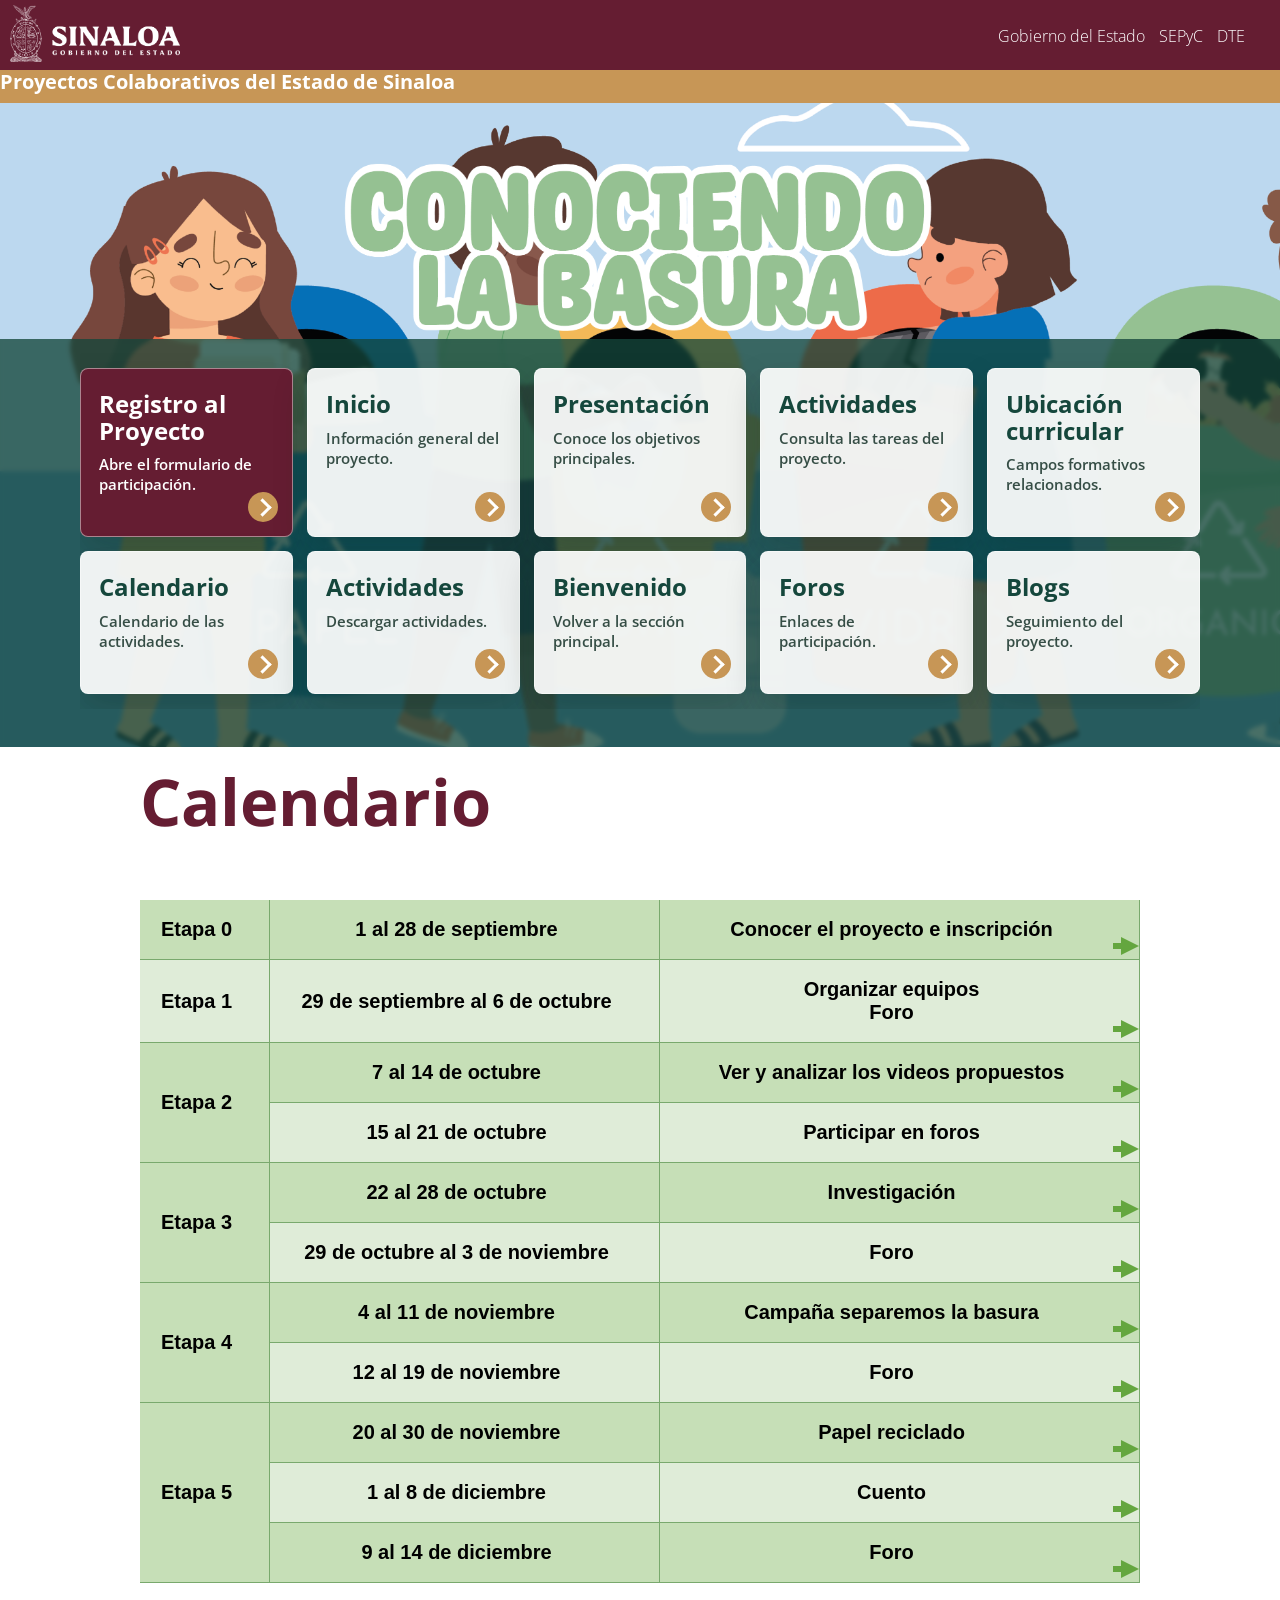
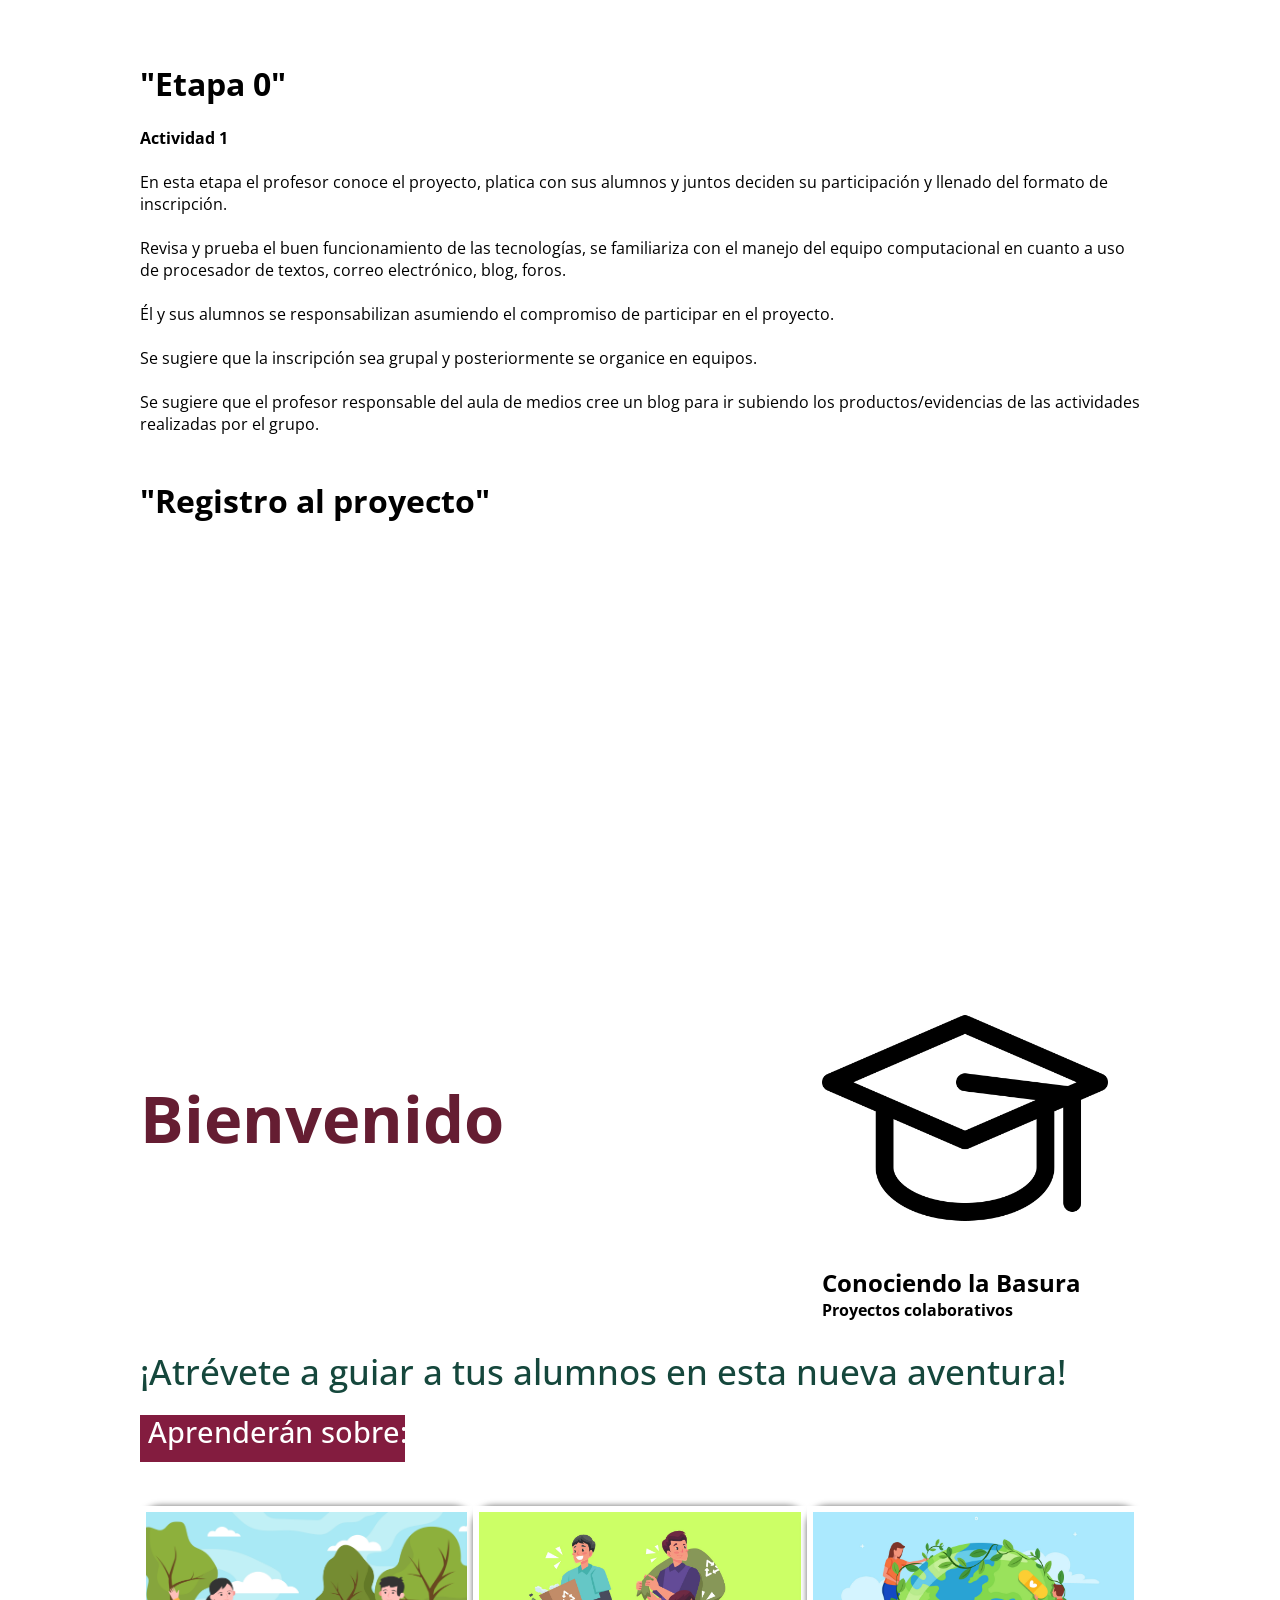
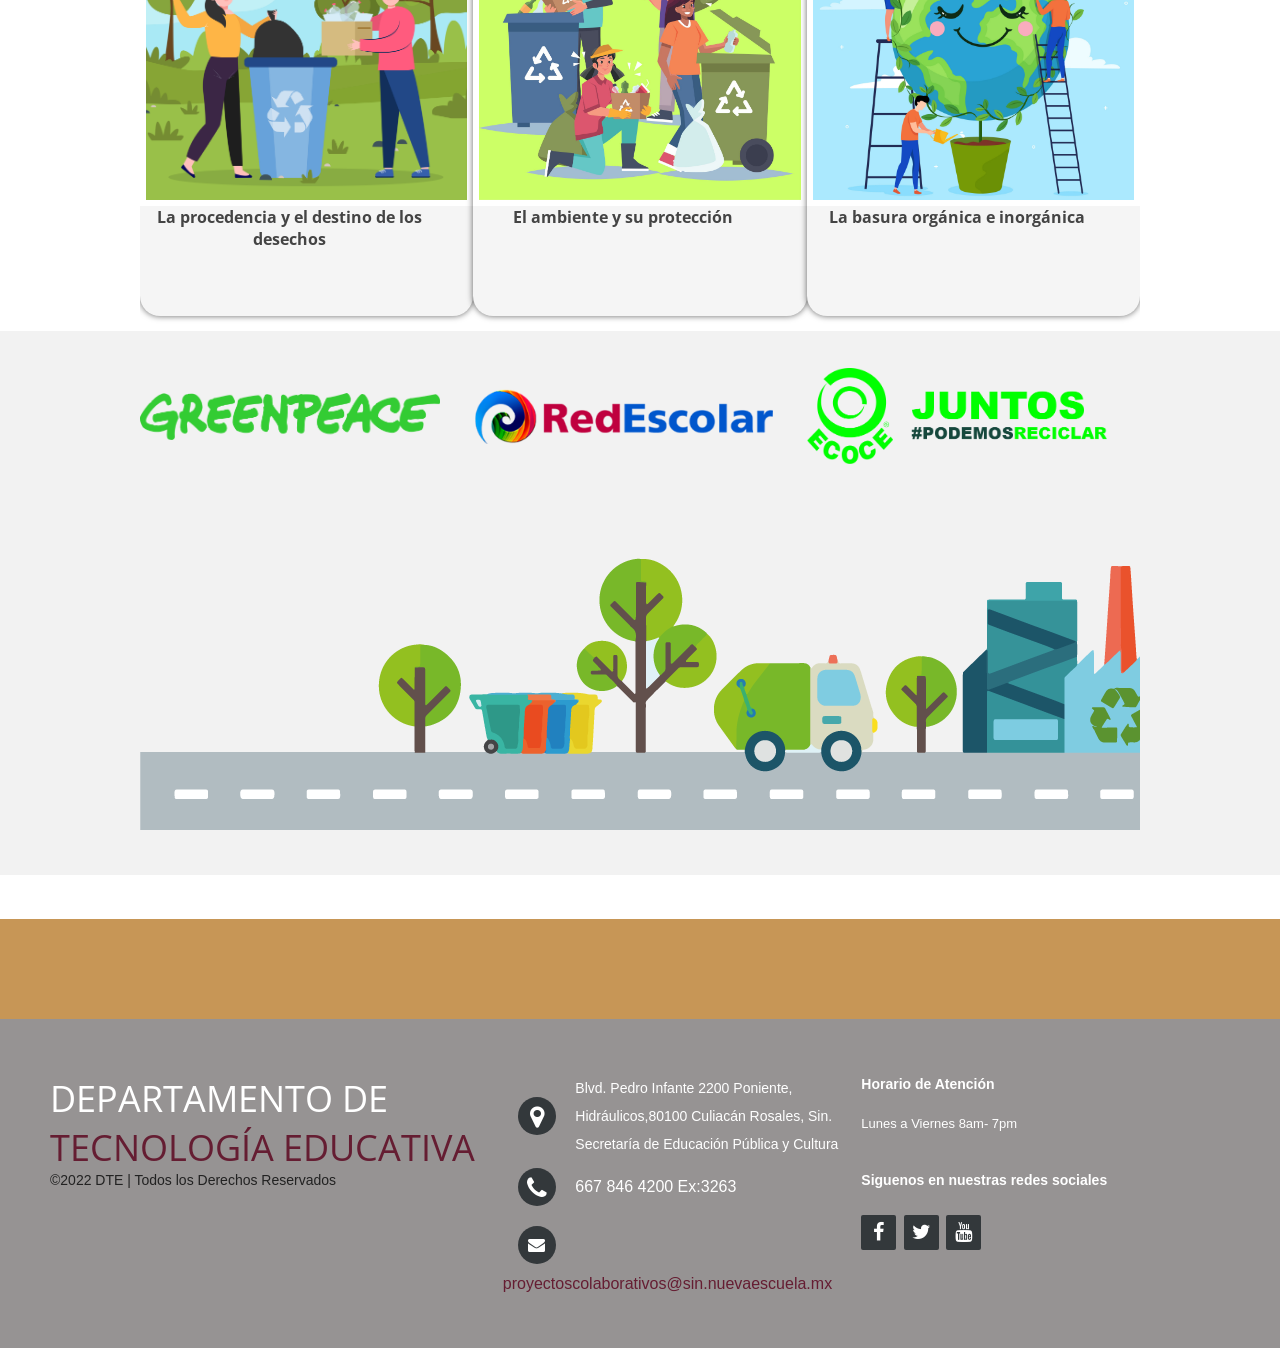
==== commit 96be4982: "11-09-2029" ====
--- a/index.html
+++ b/index.html
@@ -1,20 +1,17 @@
 <!DOCTYPE html>
-<html lang="es"
-
-<head>
-    <meta charset="UTF-8">
+<html lang="es" <head=""><head><meta charset="UTF-8">
     <meta name="viewport" content="width=device-width, initial-scale=1.0">
     <meta http-equiv="X-UA-Compatible" content="ie=edge">
     <title>Proyectos Colaborativos</title>
     <link rel="shortcut icon" href="img/favicon.png" type="image/x-icon">
     <link rel="stylesheet" href="css/estilos.css">
-    <link href="https://fonts.googleapis.com/css?family=Open+Sans:300,400,700,800&display=swap" rel="stylesheet"> 
-    <link rel='stylesheet' href='//maxcdn.bootstrapcdn.com/font-awesome/4.2.0/css/font-awesome.min.css'><link rel="stylesheet" href="./style.css">
+    <link href="https://fonts.googleapis.com/css?family=Open+Sans:300,400,700,800&amp;display=swap" rel="stylesheet"> 
+    <link rel="stylesheet" href="//maxcdn.bootstrapcdn.com/font-awesome/4.2.0/css/font-awesome.min.css"><link rel="stylesheet" href="./style.css">
 </head>
 
-<body>
+<body class="">
     <header>
-        <img class="logonav" align="left" src="img/SINALOALOGO.png" width="200px" >
+        <img class="logonav" align="left" src="img/SINALOALOGO.png" width="200px">
         <nav>
 		   
             <a href="https://sinaloa.gob.mx/">Gobierno del Estado</a>
@@ -32,120 +29,71 @@
 
             <img class="imagen5" src="img/basura.png" alt="">
             </div>
-            </section>
-         
-            <br>
-            <br>
-            <br>
-            <br>
-            <br>
-            <br>
-            <div class="portafolio">
+            
+
+            <div class="menu-moderno">
                 <div class="contenedor">
-                    
-                    <div class="galeria-port">
-                        <div class="imagen-port1" >
-                            
-
-                            <!-- Trigger/Open The Modal -->
-                            <button class="button-modal" id="myBtn"><h2>Registro al Proyecto</h2></button>
-                            
-                            <!-- The Modal -->
-                            <div id="myModal" class="modal">
-                            
-                              <!-- Modal content -->
-                              <div class="modal-content">
-                                <div class="modal-header">
-                                  <span class="close">&times;</span>
-                                  <h2>Registro al Proyecto Colaborativo</h2>
-                                </div>
-                                <div class="modal-body">
-                                    <iframe src="https://docs.google.com/forms/d/e/1FAIpQLSc9OlBTusfQc3iKEwKCanKYOCoL-3TqNWHQk9epVlxdcNd9sg/viewform?embedded=true" width="640" height="257" frameborder="0" marginheight="0" marginwidth="0">Cargando…</iframe>
-                                  
-                                </div>
-                                <div class="modal-footer">
-                                  <h3>Gracias por su participación</h3>
-                                </div>
-                              </div>
-                            
-                            </div>
-
-
-
-                        </div>
-                        <div class="imagen-port1" onclick="mostrar(2)">
-                            
-                          <button class="button-modal"resentación><h2>Inicio</h2></button>
-                          
-                        </div>
-                        <div class="imagen-port1" onclick="mostrar(3)">
-                            <button class="button-modal"resentación> <h2>Presentación</h2></button>
-                         
-                        </div>
-                        <div class="imagen-port1" onclick="mostrar(4)">
-                            <button class="button-modal"resentación> <h2>Actividades</h2></button>
-                            
-                           
-                        </div>
-                        <div class="imagen-port1" onclick="mostrar(5)"   >
-                            <button class="button-modal"resentación> <h2>Ubicación curricular</h2></button>
-                           
-                        </div>
-                     
-                    </div>
-                </div>
-            </div> 
-
-        </section>
-
-
-
-
-            <div class="portafolio1">
-                <div class="contenedor">
-                    
-                    <div class="galeria-port">
-                        <div class="imagen-port" onclick="mostrar(6)">
-                            <img src="img/calendar.png" alt="">
-                            <div class="hover-galeria">
-                                <img src="img/icono1.png" alt="">
-                                <p>Calendario de las actividades</p>
-                            </div>
-                        </div>
-                        <div class="imagen-port" onclick="mostrar(8)">
-                            <img src="img/open-book.png" alt="">
-                            <div class="hover-galeria">
-                                <img src="img/icono1.png" alt="">
-                                <p>Descargar Actividades</p>
-                            </div>
-                        </div>
-                        <div class="imagen-port" onclick="mostrar(7)">
-                            <img src="img/casa.png" alt="">
-                            <div class="hover-galeria">
-                                <img src="img/icono1.png" alt="">
-                                <p>Bienvenido</p>
-                            </div>
-                        </div>
-                        <div class="imagen-port" onclick="mostrar(9)">
-                            <img src="img/discusion.png" alt="">
-                            <div class="hover-galeria">
-                                <img src="img/icono1.png" alt="">
-                                <p>Foros</p>
-                            </div>
-                        </div>
-                        <div class="imagen-port" onclick="mostrar(10)"   >
-                            <img src="img/blog.png" alt="">
-                            <div class="hover-galeria">
-                                <img src="img/icono1.png" alt="">
-                                <p>Blogs</p>
-                            </div>
-                        </div>
-                     
-                    </div>
-                </div>
-            </div> 
-
-        </section>
+                    <div class="menu-cards" aria-label="Menu principal del proyecto">
+                        <div class="menu-card menu-card-highlight" id="myBtn" role="button" tabindex="0">
+                            <h2>Registro al Proyecto</h2>
+                            <p>Abre el formulario de participación.</p>
+                        </div>
+                        <div class="menu-card" onclick="mostrar(2)" role="button" tabindex="0">
+                            <h2>Inicio</h2>
+                            <p>Información general del proyecto.</p>
+                        </div>
+                        <div class="menu-card" onclick="mostrar(3)" role="button" tabindex="0">
+                            <h2>Presentación</h2>
+                            <p>Conoce los objetivos principales.</p>
+                        </div>
+                        <div class="menu-card" onclick="mostrar(4)" role="button" tabindex="0">
+                            <h2>Actividades</h2>
+                            <p>Consulta las tareas del proyecto.</p>
+                        </div>
+                        <div class="menu-card" onclick="mostrar(5)" role="button" tabindex="0">
+                            <h2>Ubicación curricular</h2>
+                            <p>Campos formativos relacionados.</p>
+                        </div>
+                        <div class="menu-card" onclick="mostrar(6)" role="button" tabindex="0">
+                            <h2>Calendario</h2>
+                            <p>Calendario de las actividades.</p>
+                        </div>
+                        <div class="menu-card" onclick="mostrar(8)" role="button" tabindex="0">
+                            <h2>Actividades</h2>
+                            <p>Descargar actividades.</p>
+                        </div>
+                        <div class="menu-card" onclick="mostrar(7)" role="button" tabindex="0">
+                            <h2>Bienvenido</h2>
+                            <p>Volver a la sección principal.</p>
+                        </div>
+                        <div class="menu-card" onclick="mostrar(9)" role="button" tabindex="0">
+                            <h2>Foros</h2>
+                            <p>Enlaces de participación.</p>
+                        </div>
+                        <div class="menu-card" onclick="mostrar(10)" role="button" tabindex="0">
+                            <h2>Blogs</h2>
+                            <p>Seguimiento del proyecto.</p>
+                        </div>
+                    </div>
+                </div>
+            </div>
+
+            <div id="myModal" class="modal">
+              <div class="modal-content">
+                <div class="modal-header">
+                  <span class="close">×</span>
+                  <h2>Registro al Proyecto Colaborativo</h2>
+                </div>
+                <div class="modal-body">
+                    <iframe src="https://docs.google.com/forms/d/e/1FAIpQLSc9OlBTusfQc3iKEwKCanKYOCoL-3TqNWHQk9epVlxdcNd9sg/viewform?embedded=true" width="640" height="257" frameborder="0" marginheight="0" marginwidth="0">Cargando…</iframe>
+                </div>
+                <div class="modal-footer">
+                  <h3>Gracias por su participación</h3>
+                </div>
+              </div>
+            </div>
+
+        
       
        
        <!-- </section></nav> -->
@@ -189,6 +137,7 @@
                                     <li>Sus aportaciones finales deberán ser creaciones de los alumnos y enviarse dentro del tiempo programado para esa etapa.</li>
                                 </ul>
                             </div>
+                            
                         </div>
                     </div>
 
@@ -231,7 +180,7 @@
                         <div class="servicio-ind">
                             <h2 class="titulo">Ubicación curricular</h2> 
                             <div class="">
-                                <h1 align="center" >Campo formativo Lenguajes. </h1>
+                                <h1 align="center">Campo formativo Lenguajes. </h1>
                                 <br>
                                 <h3>3er grado</h3>
                                 <br>
@@ -249,7 +198,7 @@
                                 <br>
                                 <p>Combina formas, colores, texturas, sonidos, movimientos y gestos para representar personajes, lugares y situaciones y los guarda en video o los presenta en vivo al montar una exposición en la que se invite a familiares y el resto de la comunidad escolar, para su apreciación y disfrute.</p>
                                 <br> 
-                                <h1 align="center" >Campo formativo Ética, Naturaleza y Sociedades</h1>
+                                <h1 align="center">Campo formativo Ética, Naturaleza y Sociedades</h1>
                                 <br>
                                 <h3>3er y 4to grado</h3>
                                 <br>
@@ -270,23 +219,72 @@
                 </div>
                 <!-- fin de una seccion -->
                 <!-- Calendario -->
-                <div class="servicio-cont  bienvenido mostrar6 oculto">
+                <div class="servicio-cont bienvenido mostrar6 mostrar">
                     <div class="servicio-ind">
                         <h2 class="titulo">Calendario</h2> 
-                        <img class="btn-img" src="img/0.5.png" >
-                        <img class="btn-img" src="img/0.png" alt=""onclick="mostrarFases(0)">
-                        <img class="btn-img" src="img/1.png" alt=""onclick="mostrarFases(1)" >
-                        <img class="btn-img" src="img/2.png" alt=""onclick="mostrarFases(2)" >
-                        <img class="btn-img" src="img/3.png" alt=""onclick="mostrarFases(3)" >
-                        <img class="btn-img" src="img/4.png" alt=""onclick="mostrarFases(4)" >
-                        <img class="btn-img" src="img/5.png" alt=""onclick="mostrarFases(5)" >
-                        
+                        <div class="tabla-calendario-wrap">
+                            <table class="tabla-calendario" aria-label="Calendario de actividades">
+                                <tbody>
+                                    <tr class="fila-etapa" onclick="mostrarFases(0)">
+                                        <th scope="row">Etapa 0</th>
+                                        <td>1 al 28 de septiembre</td>
+                                        <td>Conocer el proyecto e inscripción</td>
+                                    </tr>
+                                    <tr class="fila-etapa" onclick="mostrarFases(1)">
+                                        <th scope="row">Etapa 1</th>
+                                        <td>29 de septiembre al 6 de octubre</td>
+                                        <td>Organizar equipos<br>Foro</td>
+                                    </tr>
+                                    <tr class="fila-etapa" onclick="mostrarFases(2)">
+                                        <th scope="row" rowspan="2">Etapa 2</th>
+                                        <td>7 al 14 de octubre</td>
+                                        <td>Ver y analizar los videos propuestos</td>
+                                    </tr>
+                                    <tr class="fila-etapa" onclick="mostrarFases(2)">
+                                        <td>15 al 21 de octubre</td>
+                                        <td>Participar en foros</td>
+                                    </tr>
+                                    <tr class="fila-etapa" onclick="mostrarFases(3)">
+                                        <th scope="row" rowspan="2">Etapa 3</th>
+                                        <td>22 al 28 de octubre</td>
+                                        <td>Investigación</td>
+                                    </tr>
+                                    <tr class="fila-etapa" onclick="mostrarFases(3)">
+                                        <td>29 de octubre al 3 de noviembre</td>
+                                        <td>Foro</td>
+                                    </tr>
+                                    <tr class="fila-etapa" onclick="mostrarFases(4)">
+                                        <th scope="row" rowspan="2">Etapa 4</th>
+                                        <td>4 al 11 de noviembre</td>
+                                        <td>Campaña separemos la basura</td>
+                                    </tr>
+                                    <tr class="fila-etapa" onclick="mostrarFases(4)">
+                                        <td>12 al 19 de noviembre</td>
+                                        <td>Foro</td>
+                                    </tr>
+                                    <tr class="fila-etapa" onclick="mostrarFases(5)">
+                                        <th scope="row" rowspan="3">Etapa 5</th>
+                                        <td>20 al 30 de noviembre</td>
+                                        <td>Papel reciclado</td>
+                                    </tr>
+                                    <tr class="fila-etapa" onclick="mostrarFases(5)">
+                                        <td>1 al 8 de diciembre</td>
+                                        <td>Cuento</td>
+                                    </tr>
+                                    <tr class="fila-etapa" onclick="mostrarFases(5)">
+                                        <td>9 al 14 de diciembre</td>
+                                        <td>Foro</td>
+                                    </tr>
+                                </tbody>
+                            </table>
+                        </div>
+                      
                         
                     </div>
                 </div>
                 <!-- datos Actividades -->
                 <div id="datosCalendario">
-                    <div class=" calendario fase0 oculto">
+                    <div class="calendario fase0 mostrar">
                         <br>
                         <br>
                         <h1>"Etapa 0"</h1>
@@ -297,13 +295,22 @@
                         <br>
                         <p>Revisa y prueba  el buen funcionamiento de las tecnologías, se familiariza con el manejo del equipo computacional en cuanto a uso de procesador de textos, correo electrónico, blog, foros.</p>
                         <br>
-                        <P>Él y sus alumnos se responsabilizan asumiendo el compromiso de participar en el proyecto. </P>
+                        <p>Él y sus alumnos se responsabilizan asumiendo el compromiso de participar en el proyecto. </p>
                         <br>
                         <p>Se sugiere que la inscripción sea grupal y posteriormente se organice en equipos.</p>
                         <br>
                         <p>Se sugiere que el profesor responsable del aula de medios cree un blog para ir subiendo los productos/evidencias de las actividades realizadas por el grupo.</p>
-                    </div>
-                    <div class=" calendario fase1 oculto">
+                        <br>
+                        <br>
+                        <h1>"Registro al proyecto"</h1>
+                        <br>
+                        <div class="modal-body">
+                            <iframe src="https://docs.google.com/forms/d/e/1FAIpQLSc9OlBTusfQc3iKEwKCanKYOCoL-3TqNWHQk9epVlxdcNd9sg/viewform?embedded=true" width="640" height="257" frameborder="0" marginheight="0" marginwidth="0">Cargando…</iframe>
+                          
+                        </div>
+                        <br>
+                    </div>
+                    <div class="calendario fase1 oculto">
                         <h1>"Etapa 1"</h1>
                         <br>
                         <h4>Actividad 1</h4>
@@ -315,7 +322,7 @@
                             <br>
                             <p>Elaborar un blog para publicar las evidencias generadas en cada etapa del proyecto. </p>
                             <br>
-                            <iframe width="560" height="315" src="https://www.youtube.com/embed/QX0WCGHuu_U" title="YouTube video player" frameborder="0" allow="accelerometer; autoplay; clipboard-write; encrypted-media; gyroscope; picture-in-picture" allowfullscreen></iframe>
+                            <iframe width="560" height="315" src="https://www.youtube.com/embed/QX0WCGHuu_U" title="YouTube video player" frameborder="0" allow="accelerometer; autoplay; clipboard-write; encrypted-media; gyroscope; picture-in-picture" allowfullscreen=""></iframe>
                             <br>
                             <h4>Recomendaciones:</h4>
                             <br>
@@ -328,8 +335,12 @@
                     <h4>Foro:</h4>
                     <br>
                     <a href="http://tecnologiaeducativa.sepyc.gob.mx/forum/topic/que-significado-tiene-para-ustedes-la-palabra-basura/?part=5#postid-2264">¿Qué significado tiene para ustedes la palabra basura?</a>
-                    </div>
-                    <div class=" calendario fase2 oculto">
+                    <div class="facebook-embed-wrap">
+                        <iframe class="facebook-embed" src="https://www.facebook.com/plugins/post.php?href=https%3A%2F%2Fwww.facebook.com%2Fpermalink.php%3Fstory_fbid%3Dpfbid027KuR9PytsxC8QwHmyqLkJhiGSKJnepMpikCqQfzDZ35GhMB7L49HBbUsD9t346tKl%26id%3D61594039419901&amp;show_text=true&amp;width=500" width="500" height="620" style="border:none;overflow:hidden" scrolling="no" frameborder="0" allowfullscreen="true" allow="autoplay; clipboard-write; encrypted-media; picture-in-picture; web-share"></iframe>
+                    </div>
+                    </div>
+
+                    <div class="calendario fase2 oculto">
                         <h1>"Etapa 2"</h1>
                         <br>
                         <h4>Actividad 1</h4>
@@ -337,10 +348,10 @@
                         <p>El profesor orientará a los alumnos para que conozcan los videos</p>  <h4> ”El monstruo de la basura”,  y "Una aventura para salvar el planeta".</h4> 
                         <br>
                         <br>
-                        <iframe width="560" height="315" src="https://www.youtube.com/embed/kj6B1tFZtQM" title="YouTube video player" frameborder="0" allow="accelerometer; autoplay; clipboard-write; encrypted-media; gyroscope; picture-in-picture" allowfullscreen></iframe>
-                        <br>
-                        <br>
-                        <iframe width="560" height="315" src="https://www.youtube.com/embed/wqQ7E4FFC1E" title="YouTube video player" frameborder="0" allow="accelerometer; autoplay; clipboard-write; encrypted-media; gyroscope; picture-in-picture" allowfullscreen></iframe>
+                        <iframe width="560" height="315" src="https://www.youtube.com/embed/kj6B1tFZtQM" title="YouTube video player" frameborder="0" allow="accelerometer; autoplay; clipboard-write; encrypted-media; gyroscope; picture-in-picture" allowfullscreen=""></iframe>
+                        <br>
+                        <br>
+                        <iframe width="560" height="315" src="https://www.youtube.com/embed/wqQ7E4FFC1E" title="YouTube video player" frameborder="0" allow="accelerometer; autoplay; clipboard-write; encrypted-media; gyroscope; picture-in-picture" allowfullscreen=""></iframe>
                         <br>
                         <br>
                         <p>Los alumnos conocerán los videos y los analizarán en equipos tomando en cuenta los siguientes cuestionamientos: </p>
@@ -356,8 +367,11 @@
                         <h4>Actividad 2</h4>
                         <br>
                         <p>Cada equipo comentará la información rescatada y elaborarán grupalmente un texto que involucre los puntos tratados en las interrogantes pero sin contestar cada pregunta, enviando su mensaje al Foro de </p> <a href="http://tecnologiaeducativa.sepyc.gob.mx/forum/topic/comentarios-de-videos-sobre-la-basura/#postid-2278">comentarios de videos sobre la basura.</a>
-                    </div>
-                    <div class=" calendario fase3 oculto">
+                        <div class="facebook-embed-wrap">
+                            <iframe class="facebook-embed" src="https://www.facebook.com/plugins/post.php?href=https%3A%2F%2Fwww.facebook.com%2Fpermalink.php%3Fstory_fbid%3Dpfbid0NNvxkkERhTpEe9sQWh66T1GhMUTbMtYQwgWJWdpBTmRiaCapLwiaqTGEuMrzPLNNl%26id%3D61594039419901&amp;show_text=true&amp;width=500" width="500" height="620" style="border:none;overflow:hidden" scrolling="no" frameborder="0" allowfullscreen="true" allow="autoplay; clipboard-write; encrypted-media; picture-in-picture; web-share"></iframe>
+                        </div>
+                    </div>
+                    <div class="calendario fase3 oculto">
                         <h1>"Etapa 3"</h1>
                         <br>
                         <h4>Actividad 1</h4>
@@ -386,7 +400,7 @@
                         <li><a href="https://www.youtube.com/watch?v=WTLwRfK4Nf4">Clasificar basura: organiza los desechos y cuida el medio ambiente | Yo lo puedo hacer</a></li>
                         </ul>
                         <br>
-                        <p>Se recomienda observar el video <h4>“¿Por qué el reciclaje es tan importante?”</h4></p>
+                        <p>Se recomienda observar el video <a href="https://www.youtube.com/watch?v=-UFFFUTMlCw"> ¿Porqué el reciclaje es tan importante?</a></p>
                         <br>
                         <p>El profesor organizará un debate entre los equipos con el tema Importancia de la separación de la basura.Cada equipo elaborará un resumen del resultado del debate.</p>
                         <br>
@@ -395,9 +409,12 @@
                         <p>Los alumnos compartirán con sus compañeros del proyecto sus investigaciones utilizando un  Foro de Discusión.</p>
                         <br>
                         <a href="http://tecnologiaeducativa.sepyc.gob.mx/forum/topic/que-importancia-tiene-la-separacion-de-basura/"> ¿Qué importancia tiene la separación de la basura?</a>
-
-                    </div>
-                    <div class=" calendario fase4 oculto">
+                        <div class="facebook-embed-wrap">
+                            <iframe class="facebook-embed" src="https://www.facebook.com/plugins/post.php?href=https%3A%2F%2Fwww.facebook.com%2Fpermalink.php%3Fstory_fbid%3Dpfbid028gD43wmQMrvhz1sAQTzTc9UvESwoLKDmt7HHrcmC7Q2xYi5oo3VTXnxKy7x2gkEfl%26id%3D61594039419901&amp;show_text=true&amp;width=500" width="500" height="620" style="border:none;overflow:hidden" scrolling="no" frameborder="0" allowfullscreen="true" allow="autoplay; clipboard-write; encrypted-media; picture-in-picture; web-share"></iframe>
+                        </div>
+
+                    </div>
+                    <div class="calendario fase4 oculto">
                         <h1>"Etapa 4"</h1>
                         <br>
                         <h4>Actividad 1</h4>
@@ -414,8 +431,11 @@
                         <br>
                         <a href="http://tecnologiaeducativa.sepyc.gob.mx/forum/topic/problemas-localizados-en-la-comunidad-y-soluciones-que-pueden-aplicarse/">"Problemas localizados en la comunidad y soluciones que pueden aplicarse"</a>
                         <br>
-                    </div>
-                    <div class=" calendario fase5 oculto">
+                        <div class="facebook-embed-wrap">
+                            <iframe class="facebook-embed" src="https://www.facebook.com/plugins/post.php?href=https%3A%2F%2Fwww.facebook.com%2Fpermalink.php%3Fstory_fbid%3Dpfbid02T1b2RKcwtrNrYPYCgo2csNBj9KAZADm1YkgecXA8qskqzxeAAGLCNaFejgU7ne4Vl%26id%3D61594039419901&amp;show_text=true&amp;width=500" width="500" height="620" style="border:none;overflow:hidden" scrolling="no" frameborder="0" allowfullscreen="true" allow="autoplay; clipboard-write; encrypted-media; picture-in-picture; web-share"></iframe>
+                        </div>
+                    </div>
+                    <div class="calendario fase5 oculto">
                         <h1>"Etapa 5"</h1>
                         <br>
                         <h4>Actividad 1</h4>
@@ -428,14 +448,14 @@
                            <br>
                            <p>Se sugiere el video: </p>
                            <br>
-                        <iframe src="https://www.youtube.com/embed/sU6xJj5u0ks" title="YouTube video player" frameborder="0" allow="accelerometer; autoplay; clipboard-write; encrypted-media; gyroscope; picture-in-picture" allowfullscreen></iframe>
+                        <iframe src="https://www.youtube.com/embed/sU6xJj5u0ks" title="YouTube video player" frameborder="0" allow="accelerometer; autoplay; clipboard-write; encrypted-media; gyroscope; picture-in-picture" allowfullscreen=""></iframe>
                         <br>
                   
                         <br>
                         <br>
                         <p>Otros videos sobre reciclado de papel:</p>
                         <br>
-                        <iframe src="https://www.youtube.com/embed/p2cFNL2p8hY" title="YouTube video player" frameborder="0" allow="accelerometer; autoplay; clipboard-write; encrypted-media; gyroscope; picture-in-picture" allowfullscreen></iframe>
+                        <iframe src="https://www.youtube.com/embed/p2cFNL2p8hY" title="YouTube video player" frameborder="0" allow="accelerometer; autoplay; clipboard-write; encrypted-media; gyroscope; picture-in-picture" allowfullscreen=""></iframe>
                         <br>
                         <br>
                         <p>También se puede pedir a los alumnos que en equipos utilicen materiales de deshecho y con ellos elaborar una diversidad de objetos entre los que puede encontrarse lapiceros, portarretratos, diversidad de juguetes.</p>
@@ -448,14 +468,11 @@
                         <br>
 
                         
-                        <li><a href="https://www.vix.com/es/imj/familia/5336/rimas-infantiles-sobre-el-medio-ambiente"target="_blank">Rimas infantiles sobre el medio ambiente - VIX</a></li>
-                        <br>
-                        <div class="pdf ">    
-                            <a href= "./pdfs/PoemasEtapa5_LaBasura.pdf" download="PoemasEtapa5_LaBasura.pdf">
-                               <img src="img/pdf.png" alt="">
-                               </a>     
+                        <li><a href="./pdfs/PoemasEtapa5_LaBasura.pdf" download="PoemasEtapa5_LaBasura.pdf">Rimas infantiles sobre el medio ambiente - VIX</a></li>
+                        <br>
+                    
                                <br>
-                           </div>
+                         
                         <br>
                         <h4>Actividad 3</h4>
                         <br>
@@ -463,9 +480,13 @@
                         <br>
                         <a href="http://tecnologiaeducativa.sepyc.gob.mx/forum/topic/cuentos-rimas-y-canciones/">Cuentos, Rimas y Canciones.</a>
                         <br>
+                        <br>
                         <p>Cada grupo participante hará una exposición de los trabajos realizados durante el proyecto dirigido a la comunidad escolar. </p>
                         <br>
                         Se sugiere que los alumnos representen teatralmente los cuentos elaborados, esta presentación se haga ante la comunidad escolar y ante autoridades del H. Ayuntamiento, contando con responsables de áreas como lo son del área de sanidad.
+                        <div class="facebook-embed-wrap">
+                            <iframe class="facebook-embed" src="https://www.facebook.com/plugins/post.php?href=https%3A%2F%2Fwww.facebook.com%2Fpermalink.php%3Fstory_fbid%3Dpfbid037AHyRaJfb41ZVuhsJZcdm2zZ1qvYAcFhPtcY6QvX8CDf56ZChSHfANLxbiTdR9Bpl%26id%3D61594039419901&amp;show_text=true&amp;width=500" width="500" height="620" style="border:none;overflow:hidden" scrolling="no" frameborder="0" allowfullscreen="true" allow="autoplay; clipboard-write; encrypted-media; picture-in-picture; web-share"></iframe>
+                        </div>
                     </div>
                 </div>
 
@@ -477,7 +498,7 @@
                 <br>
                 <br>
                 <div class="pdf ">    
-                 <a href= "./pdfs/proyectoconociendolabasurasinaloa.pdf" download="Proyectoconociendolabasurasinaloa.pdf">
+                 <a href="./pdfs/proyectoconociendolabasurasinaloa.pdf" download="Proyectoconociendolabasurasinaloa.pdf">
                     <img src="img/pdf.png" alt="">
                     </a>     
                     <br>
@@ -491,18 +512,33 @@
                 
                 <h2>Foro I </h2>
                <h3>Favor de ingresar al sigueinte enlace: <a href="http://tecnologiaeducativa.sepyc.gob.mx/forum/topic/que-significado-tiene-para-ustedes-la-palabra-basura/">¿Qué significado tiene para ustedes la palabra basura?</a></h3>
+               <div class="facebook-embed-wrap">
+                   <iframe class="facebook-embed" src="https://www.facebook.com/plugins/post.php?href=https%3A%2F%2Fwww.facebook.com%2Fpermalink.php%3Fstory_fbid%3Dpfbid027KuR9PytsxC8QwHmyqLkJhiGSKJnepMpikCqQfzDZ35GhMB7L49HBbUsD9t346tKl%26id%3D61594039419901&amp;show_text=true&amp;width=500" width="500" height="620" style="border:none;overflow:hidden" scrolling="no" frameborder="0" allowfullscreen="true" allow="autoplay; clipboard-write; encrypted-media; picture-in-picture; web-share"></iframe>
+               </div>
                <br> 
                <h2>Foro II </h2>
               <h3>Favor de ingresar al sigueinte enlace:<a href="http://tecnologiaeducativa.sepyc.gob.mx/forum/topic/comentarios-de-videos-sobre-la-basura/">Comentarios de videos sobre la basura</a></h3>
+              <div class="facebook-embed-wrap">
+                  <iframe class="facebook-embed" src="https://www.facebook.com/plugins/post.php?href=https%3A%2F%2Fwww.facebook.com%2Fpermalink.php%3Fstory_fbid%3Dpfbid0NNvxkkERhTpEe9sQWh66T1GhMUTbMtYQwgWJWdpBTmRiaCapLwiaqTGEuMrzPLNNl%26id%3D61594039419901&amp;show_text=true&amp;width=500" width="500" height="620" style="border:none;overflow:hidden" scrolling="no" frameborder="0" allowfullscreen="true" allow="autoplay; clipboard-write; encrypted-media; picture-in-picture; web-share"></iframe>
+              </div>
               <br> 
               <h2>Foro III </h2>
              <h3>Favor de ingresar al sigueinte enlace:<a href="http://tecnologiaeducativa.sepyc.gob.mx/forum/topic/que-importancia-tiene-la-separacion-de-basura/">¿Que importancia tiene la separación de basura?</a></h3>
+             <div class="facebook-embed-wrap">
+                 <iframe class="facebook-embed" src="https://www.facebook.com/plugins/post.php?href=https%3A%2F%2Fwww.facebook.com%2Fpermalink.php%3Fstory_fbid%3Dpfbid028gD43wmQMrvhz1sAQTzTc9UvESwoLKDmt7HHrcmC7Q2xYi5oo3VTXnxKy7x2gkEfl%26id%3D61594039419901&amp;show_text=true&amp;width=500" width="500" height="620" style="border:none;overflow:hidden" scrolling="no" frameborder="0" allowfullscreen="true" allow="autoplay; clipboard-write; encrypted-media; picture-in-picture; web-share"></iframe>
+             </div>
              <br> 
              <h2>Foro IV </h2>
             <h3>Favor de ingresar al sigueinte enlace:<a href="http://tecnologiaeducativa.sepyc.gob.mx/forum/topic/problemas-localizados-en-la-comunidad-y-soluciones-que-pueden-aplicarse/">Problemas localizados en la comunidad y soluciones que pueden aplicarse</a></h3>
+            <div class="facebook-embed-wrap">
+                <iframe class="facebook-embed" src="https://www.facebook.com/plugins/post.php?href=https%3A%2F%2Fwww.facebook.com%2Fpermalink.php%3Fstory_fbid%3Dpfbid02T1b2RKcwtrNrYPYCgo2csNBj9KAZADm1YkgecXA8qskqzxeAAGLCNaFejgU7ne4Vl%26id%3D61594039419901&amp;show_text=true&amp;width=500" width="500" height="620" style="border:none;overflow:hidden" scrolling="no" frameborder="0" allowfullscreen="true" allow="autoplay; clipboard-write; encrypted-media; picture-in-picture; web-share"></iframe>
+            </div>
             <br> 
             <h2>Foro V </h2>
            <h3>Favor de ingresar al sigueinte enlace:<a href="http://tecnologiaeducativa.sepyc.gob.mx/forum/topic/cuentos-rimas-y-canciones/">Cuentos, Rimas y Canciones</a></h3>
+           <div class="facebook-embed-wrap">
+               <iframe class="facebook-embed" src="https://www.facebook.com/plugins/post.php?href=https%3A%2F%2Fwww.facebook.com%2Fpermalink.php%3Fstory_fbid%3Dpfbid037AHyRaJfb41ZVuhsJZcdm2zZ1qvYAcFhPtcY6QvX8CDf56ZChSHfANLxbiTdR9Bpl%26id%3D61594039419901&amp;show_text=true&amp;width=500" width="500" height="620" style="border:none;overflow:hidden" scrolling="no" frameborder="0" allowfullscreen="true" allow="autoplay; clipboard-write; encrypted-media; picture-in-picture; web-share"></iframe>
+           </div>
            <br> 
 </div>
 </div>
@@ -514,10 +550,10 @@
             <img src="img/calendario.png" alt="">
             <p>El profesor de grupo o el responsable tecnológico escolar construye un blog para llevar el seguimiento del proyecto.</p> 
             <br>
-               <P> El siguiente video presenta un tutorial para quienes no están familiarizados con el desarrollo de un blog:</p>
-                <br>
-                <br>
-                <iframe width="560" height="315" src="https://www.youtube.com/embed/QX0WCGHuu_U" title="YouTube video player" frameborder="0" allow="accelerometer; autoplay; clipboard-write; encrypted-media; gyroscope; picture-in-picture" allowfullscreen></iframe>
+               <p> El siguiente video presenta un tutorial para quienes no están familiarizados con el desarrollo de un blog:</p>
+                <br>
+                <br>
+                <iframe width="560" height="315" src="https://www.youtube.com/embed/QX0WCGHuu_U" title="YouTube video player" frameborder="0" allow="accelerometer; autoplay; clipboard-write; encrypted-media; gyroscope; picture-in-picture" allowfullscreen=""></iframe>
                 <br>
                 <br>
                 <p>Una vez creado el blog deberá compartir el enlace en el foro.</p>
@@ -551,7 +587,7 @@
                 <br>
                 
                 <div class="aprenderan">
-                <p class="aprenderantext" > Aprenderán sobre:</p>
+                <p class="aprenderantext"> Aprenderán sobre:</p>
                 </div>
                 <br>
                 <br>
@@ -609,16 +645,10 @@
             <div class="contenedor">
                 <br>
                 <div class="servicio-cont">
-                
-                 <img src="img/parte2.png" alt="">
-                        
-                      
-                    
-
-                    
-                    </div>
-                </div>
-            </div>
+                    <img src="img/parte2.png" alt="">
+                    </div>
+                </div>
+            
         </section>
  
     </main>
@@ -632,19 +662,19 @@
         <ul class="social-icon">
           <li class="social-icon__item"><a class="social-icon__link" href="#">
               <ion-icon name="logo-facebook"></ion-icon>
-            </a></li>
+            </a><br></li>
           <li class="social-icon__item"><a class="social-icon__link" href="#">
               <ion-icon name="logo-twitter"></ion-icon>
-            </a></li>
+            </a><br></li>
           <li class="social-icon__item"><a class="social-icon__link" href="#">
               <ion-icon name="logo-youtube"></ion-icon>
-            </a></li>
+            </a><br></li>
           <li class="social-icon__item"><a class="social-icon__link" href="#">
               <ion-icon name="logo-instagram"></ion-icon>
-            </a></li>
+            </a><br></li>
         </ul>
         <ul class="menu">
-          <li class="menu__item"><a class="menu__link" ></a></li>
+          <li class="menu__item"><a class="menu__link"></a><br></li>
         </ul>
 
       </footer>
@@ -653,10 +683,10 @@
 
         <div class="footer-left">
 
-            <h3 href="http://tecnologiaeducativa.sepyc.gob.mx/" >DEPARTAMENTO DE <span>TECNOLOGÍA EDUCATIVA</span></h3>
+            <h3 href="http://tecnologiaeducativa.sepyc.gob.mx/">DEPARTAMENTO DE <span>TECNOLOGÍA EDUCATIVA</span></h3>
 
         
-            <p class="footer-company-name">&copy;2022 DTE | Todos los Derechos Reservados</p>
+            <p class="footer-company-name">©2022 DTE | Todos los Derechos Reservados</p>
         </div>
 
         <div class="footer-center">
@@ -701,10 +731,7 @@
     </footer>
        
 
-    <script
-			  src="https://code.jquery.com/jquery-3.6.0.min.js"
-			  integrity="sha256-/xUj+3OJU5yExlq6GSYGSHk7tPXikynS7ogEvDej/m4="
-			  crossorigin="anonymous"></script>
+    <script src="https://code.jquery.com/jquery-3.6.0.min.js" integrity="sha256-/xUj+3OJU5yExlq6GSYGSHk7tPXikynS7ogEvDej/m4=" crossorigin="anonymous"></script>
     <script>
         function mostrar(val){
             var codigo = "#datosBtn"
@@ -739,6 +766,15 @@
                 $('.fase'+val).addClass('oculto');
             }
         }
+
+        document.querySelectorAll('.menu-card[role="button"]').forEach(function(card) {
+            card.addEventListener('keydown', function(event) {
+                if (event.key === 'Enter' || event.key === ' ') {
+                    event.preventDefault();
+                    card.click();
+                }
+            });
+        });
     </script>
     <script>
         // Get the modal
@@ -768,6 +804,7 @@
           }
         }
         </script>
-</body>
-
-</html>+
+
+
+</body></html>
--- a/css/estilos.css
+++ b/css/estilos.css
@@ -86,18 +86,187 @@
     
   
 }
+
+.tabla-calendario-wrap {
+    width: 100%;
+    overflow-x: auto;
+    margin: 20px 0 35px;
+}
+
+.tabla-calendario {
+    width: 100%;
+    min-width: 720px;
+    border-collapse: separate;
+    border-spacing: 0;
+    color: #000;
+    font-family: Arial, Helvetica, sans-serif;
+    font-size: 20px;
+    font-weight: 700;
+    text-align: center;
+}
+
+.tabla-calendario th,
+.tabla-calendario td {
+    position: relative;
+    padding: 18px 28px 18px 12px;
+    border-right: 1px solid #79a96d;
+    border-bottom: 1px solid #79a96d;
+    vertical-align: middle;
+}
+
+.tabla-calendario tr:nth-child(odd) th,
+.tabla-calendario tr:nth-child(odd) td {
+    background: #c6dfb7;
+}
+
+.tabla-calendario tr:nth-child(even) th,
+.tabla-calendario tr:nth-child(even) td {
+    background: #dfecd8;
+}
+
+.tabla-calendario th {
+    width: 13%;
+}
+
+.tabla-calendario td:nth-child(2) {
+    width: 39%;
+}
+
+.tabla-calendario td:last-child {
+    width: 48%;
+}
+
+.tabla-calendario .fila-etapa {
+    cursor: pointer;
+}
+
+.tabla-calendario .fila-etapa:hover th,
+.tabla-calendario .fila-etapa:hover td {
+    background: #b8d9a7;
+}
+
+.tabla-calendario .fila-etapa td:last-child::after {
+    content: "";
+    position: absolute;
+    right: 0;
+    bottom: 4px;
+    width: 0;
+    height: 0;
+    border-top: 9px solid transparent;
+    border-bottom: 9px solid transparent;
+    border-left: 18px solid #64a63f;
+}
+
+.tabla-calendario .fila-etapa td:last-child::before {
+    content: "";
+    position: absolute;
+    right: 13px;
+    bottom: 10px;
+    width: 13px;
+    height: 6px;
+    background: #64a63f;
+}
+
+.tabla-menu-wrap {
+    width: min(820px, 100%);
+    margin: 0 auto 34px;
+    overflow-x: auto;
+}
+
+.tabla-menu {
+    width: 100%;
+    min-width: 520px;
+    border-collapse: separate;
+    border-spacing: 0;
+    color: #000;
+    font-family: Arial, Helvetica, sans-serif;
+    font-size: 20px;
+    font-weight: 700;
+    text-align: center;
+}
+
+.tabla-menu th,
+.tabla-menu td {
+    position: relative;
+    padding: 18px 34px 18px 14px;
+    border-right: 1px solid #79a96d;
+    border-bottom: 1px solid #79a96d;
+    vertical-align: middle;
+}
+
+.tabla-menu tr:nth-child(odd) th,
+.tabla-menu tr:nth-child(odd) td {
+    background: #c6dfb7;
+}
+
+.tabla-menu tr:nth-child(even) th,
+.tabla-menu tr:nth-child(even) td {
+    background: #dfecd8;
+}
+
+.tabla-menu tr {
+    cursor: pointer;
+}
+
+.tabla-menu tr:hover th,
+.tabla-menu tr:hover td {
+    background: #b8d9a7;
+}
+
+.tabla-menu th {
+    width: 34%;
+}
+
+.tabla-menu td::after {
+    content: "";
+    position: absolute;
+    right: 0;
+    bottom: 4px;
+    width: 0;
+    height: 0;
+    border-top: 9px solid transparent;
+    border-bottom: 9px solid transparent;
+    border-left: 18px solid #64a63f;
+}
+
+.tabla-menu td::before {
+    content: "";
+    position: absolute;
+    right: 13px;
+    bottom: 10px;
+    width: 13px;
+    height: 6px;
+    background: #64a63f;
+}
 .pdf{
     width: 30%;
     height: 30%;
   
 }
 
+.facebook-embed-wrap {
+    display: flex;
+    justify-content: center;
+    width: 100%;
+    margin: 30px auto 10px;
+    overflow: visible;
+}
+
+.facebook-embed {
+    display: block;
+    width: 500px !important;
+    max-width: 100%;
+    height: 620px !important;
+    max-height: none;
+    border: 0;
+}
+
 /* The Modal (background) */
 .modal {
     display: none; /* Hidden by default */
     position: fixed; /* Stay in place */
-    z-index: 1; /* Sit on top */
-    padding-top: 100px; /* Location of the box */
+    z-index: 10000; /* Sit on top */
+    padding: 70px 20px 30px; /* Location of the box */
     left: 0;
     top: 0;
     width: 100%; /* Full width */
@@ -109,6 +278,7 @@
   
   /* Modal Content */
   .modal-content {
+    z-index: 10001;
     position: relative;
     background-color: #fefefe;
     margin: auto;
@@ -448,6 +618,112 @@
 
 }
 
+.menu-moderno {
+    position: relative;
+    z-index: 2;
+    width: 100%;
+    padding: 14px 0 38px;
+    background: rgba(21, 71, 60, 0.78);
+    backdrop-filter: blur(2px);
+}
+
+.menu-moderno .contenedor {
+    width: min(1120px, 92%);
+    max-width: 1120px;
+}
+
+.menu-cards {
+    display: grid;
+    grid-template-columns: repeat(auto-fit, minmax(210px, 1fr));
+    gap: 14px;
+}
+
+.menu-card {
+    position: relative;
+    min-height: 132px;
+    padding: 22px 18px 42px;
+    overflow: hidden;
+    border: 1px solid rgba(255, 255, 255, 0.46);
+    border-radius: 8px;
+    background: rgba(255, 255, 255, 0.92);
+    box-shadow: 0 16px 34px rgba(11, 33, 28, 0.22);
+    color: #15473c;
+    cursor: pointer;
+    text-align: left;
+    transition: transform 0.2s ease, box-shadow 0.2s ease, border-color 0.2s ease;
+}
+
+.menu-card::before {
+    content: "";
+    position: absolute;
+    right: 14px;
+    bottom: 14px;
+    width: 30px;
+    height: 30px;
+    border-radius: 50%;
+    background: #c79656;
+}
+
+.menu-card::after {
+    content: "";
+    position: absolute;
+    right: 23px;
+    bottom: 22px;
+    width: 10px;
+    height: 10px;
+    border-top: 3px solid #fff;
+    border-right: 3px solid #fff;
+    transform: rotate(45deg);
+}
+
+.menu-card:hover,
+.menu-card:focus {
+    transform: translateY(-4px);
+    border-color: #c79656;
+    box-shadow: 0 22px 42px rgba(11, 33, 28, 0.3);
+    outline: none;
+}
+
+.menu-card-kicker {
+    display: inline-block;
+    margin-bottom: 9px;
+    color: #651D32;
+    font-size: 12px;
+    font-weight: 800;
+    letter-spacing: 0;
+    text-transform: uppercase;
+}
+
+.menu-card h2 {
+    margin: 0 0 10px;
+    color: #15473c;
+    font-size: 24px;
+    line-height: 1.1;
+}
+
+.menu-card p {
+    margin: 0;
+    color: #354d45;
+    font-size: 15px;
+    font-weight: 600;
+    line-height: 1.35;
+}
+
+.menu-card-highlight {
+    background: #651D32;
+    color: #fff;
+}
+
+.menu-card-highlight .menu-card-kicker,
+.menu-card-highlight h2,
+.menu-card-highlight p {
+    color: #fff;
+}
+
+.menu-card-highlight::before {
+    background: #c79656;
+}
+
 .galeria-port{
     display: flex;
     justify-content: space-evenly;
@@ -641,6 +917,8 @@
 .imagen5{
     width: 50%;  
     position: relative; 
+    display: block;
+    margin: 0 auto -20px;
     align-items: center; 
     flex-direction: column;
     text-align: center;
@@ -2298,4 +2576,4 @@
     94.08% { z-index: 0; }
   }
   
-  +  
